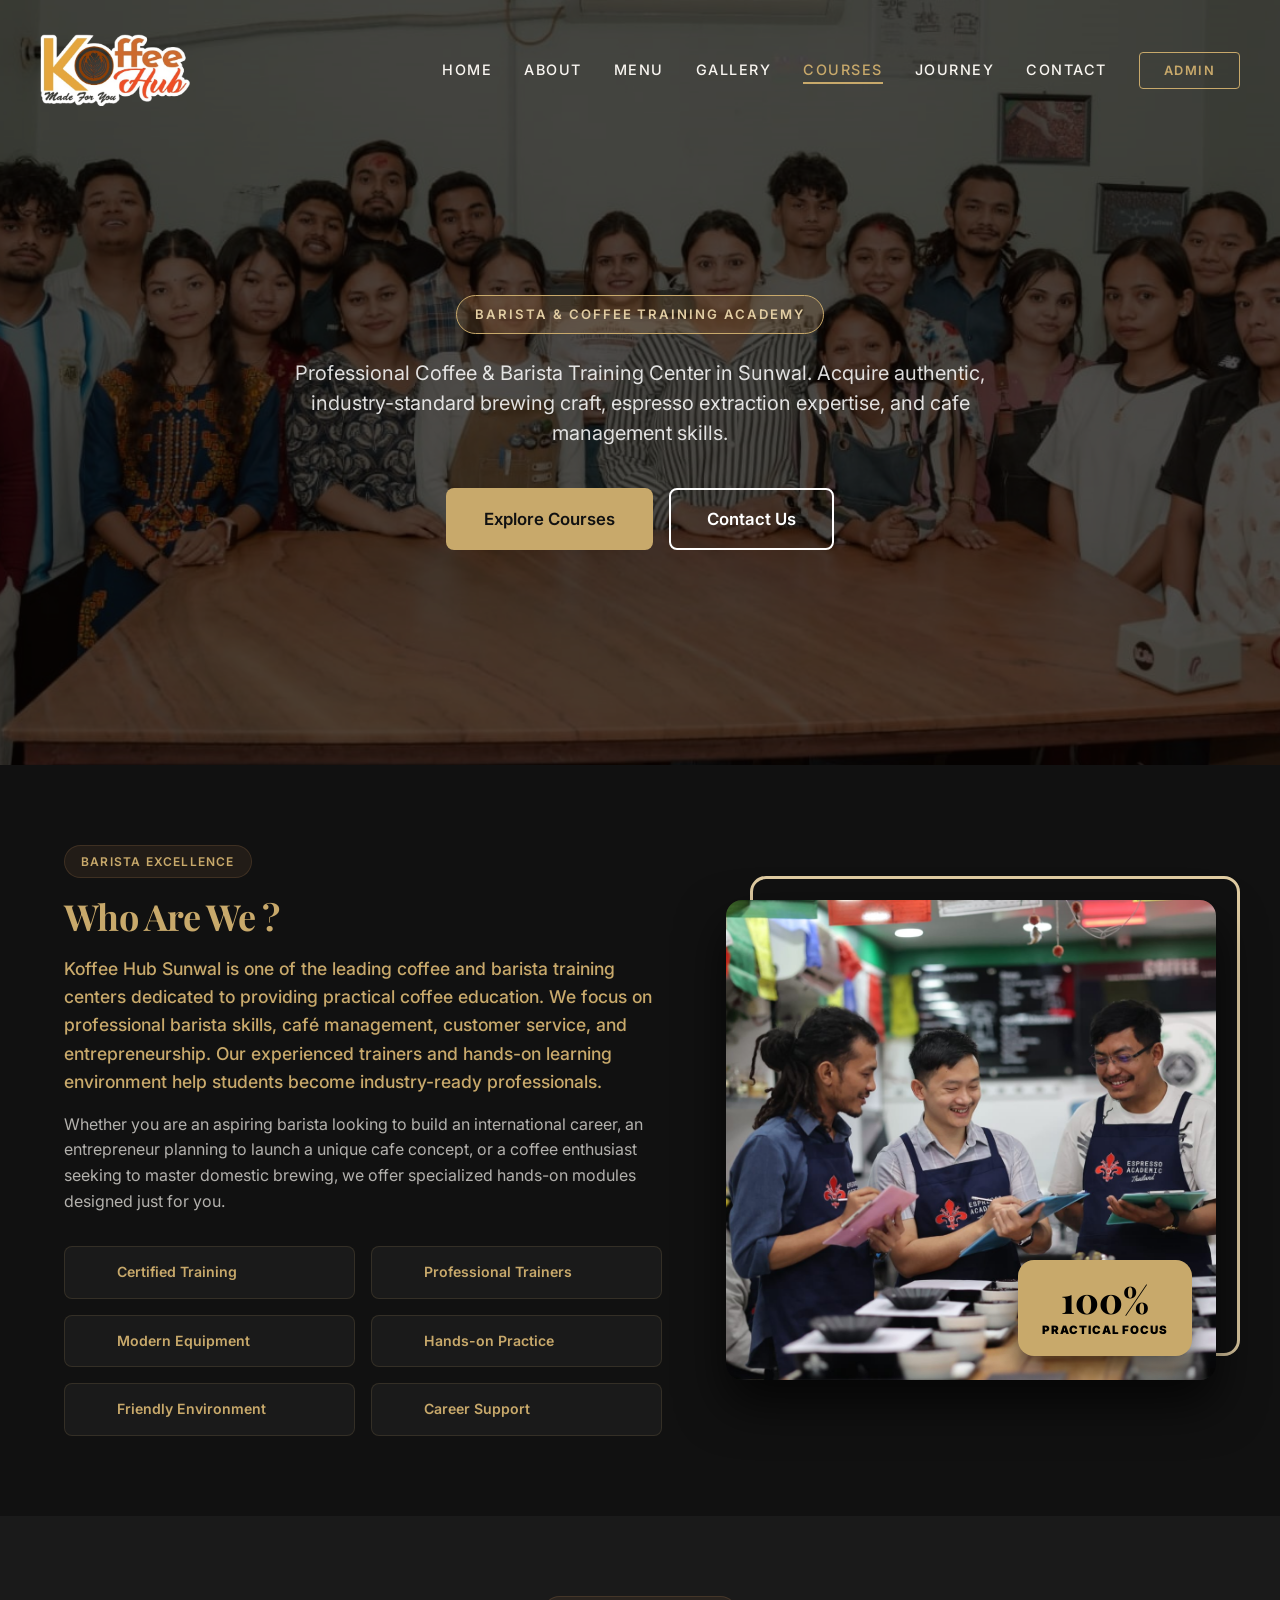
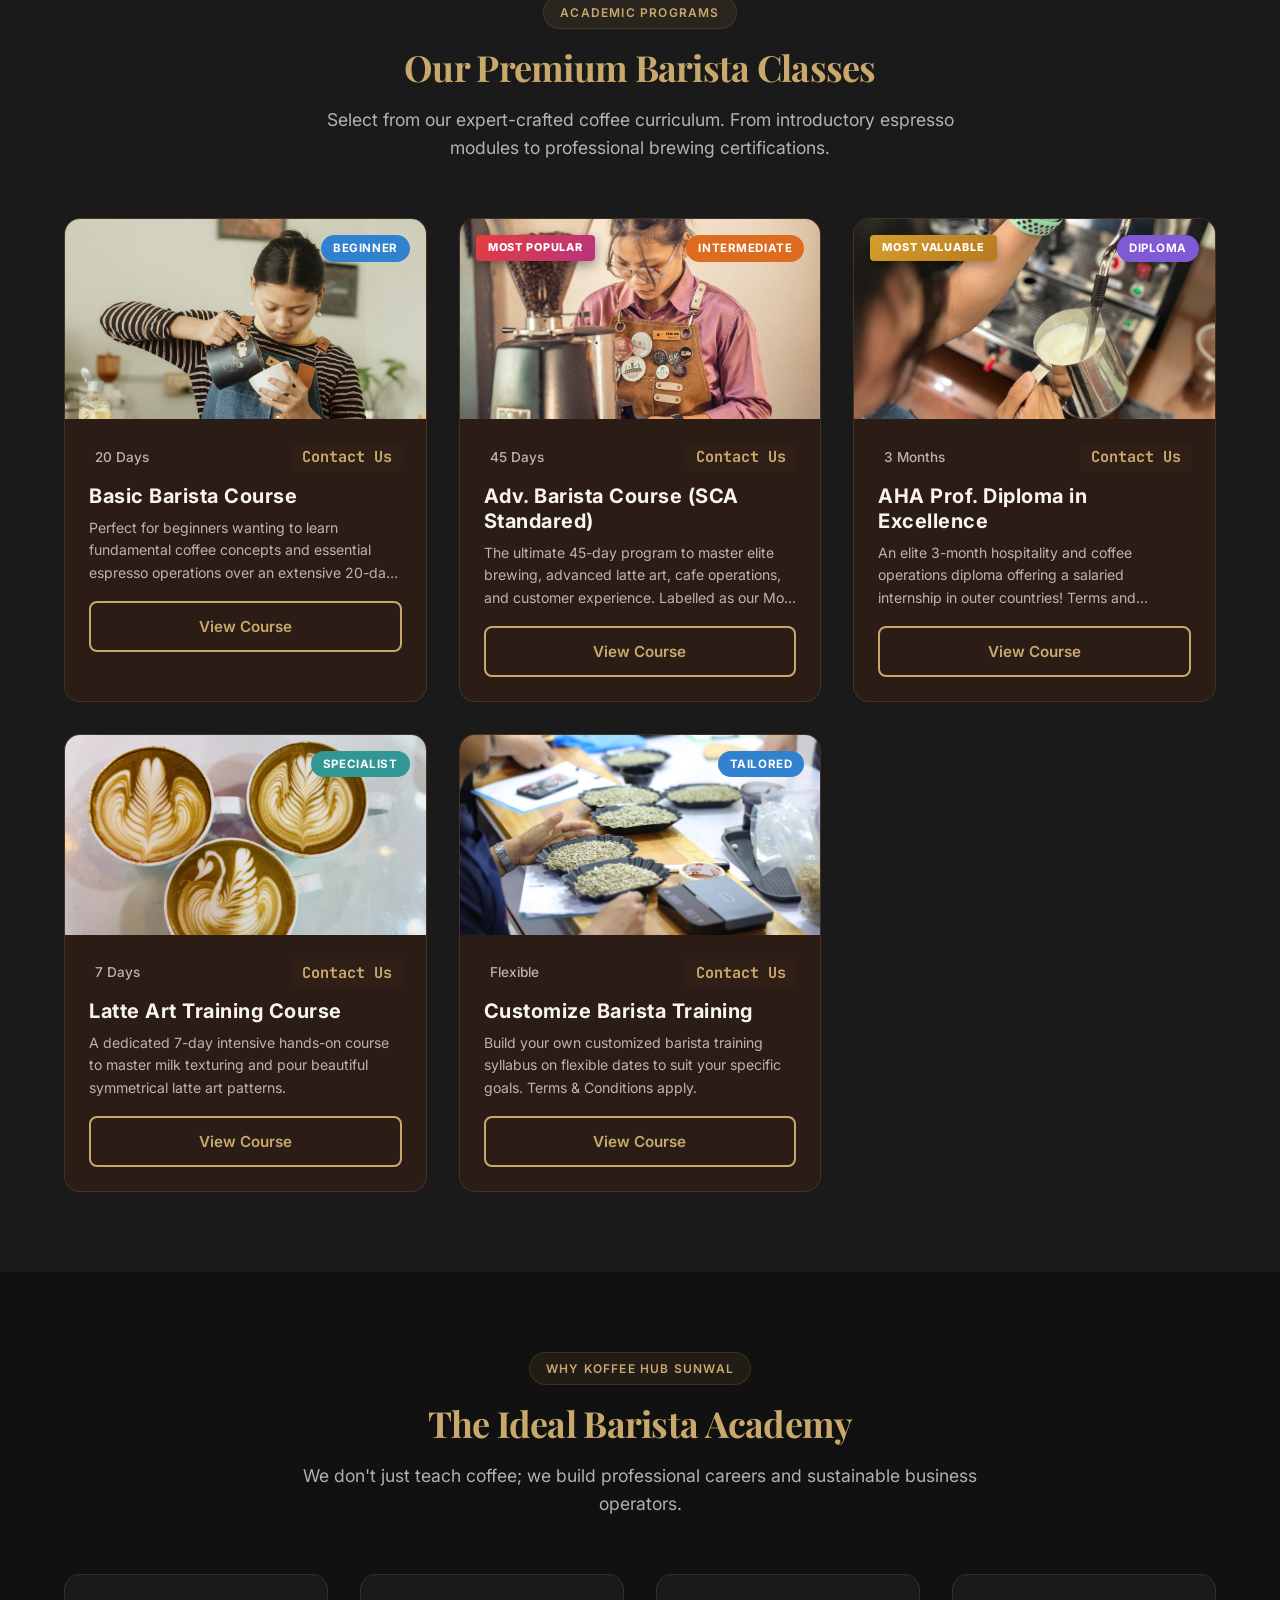
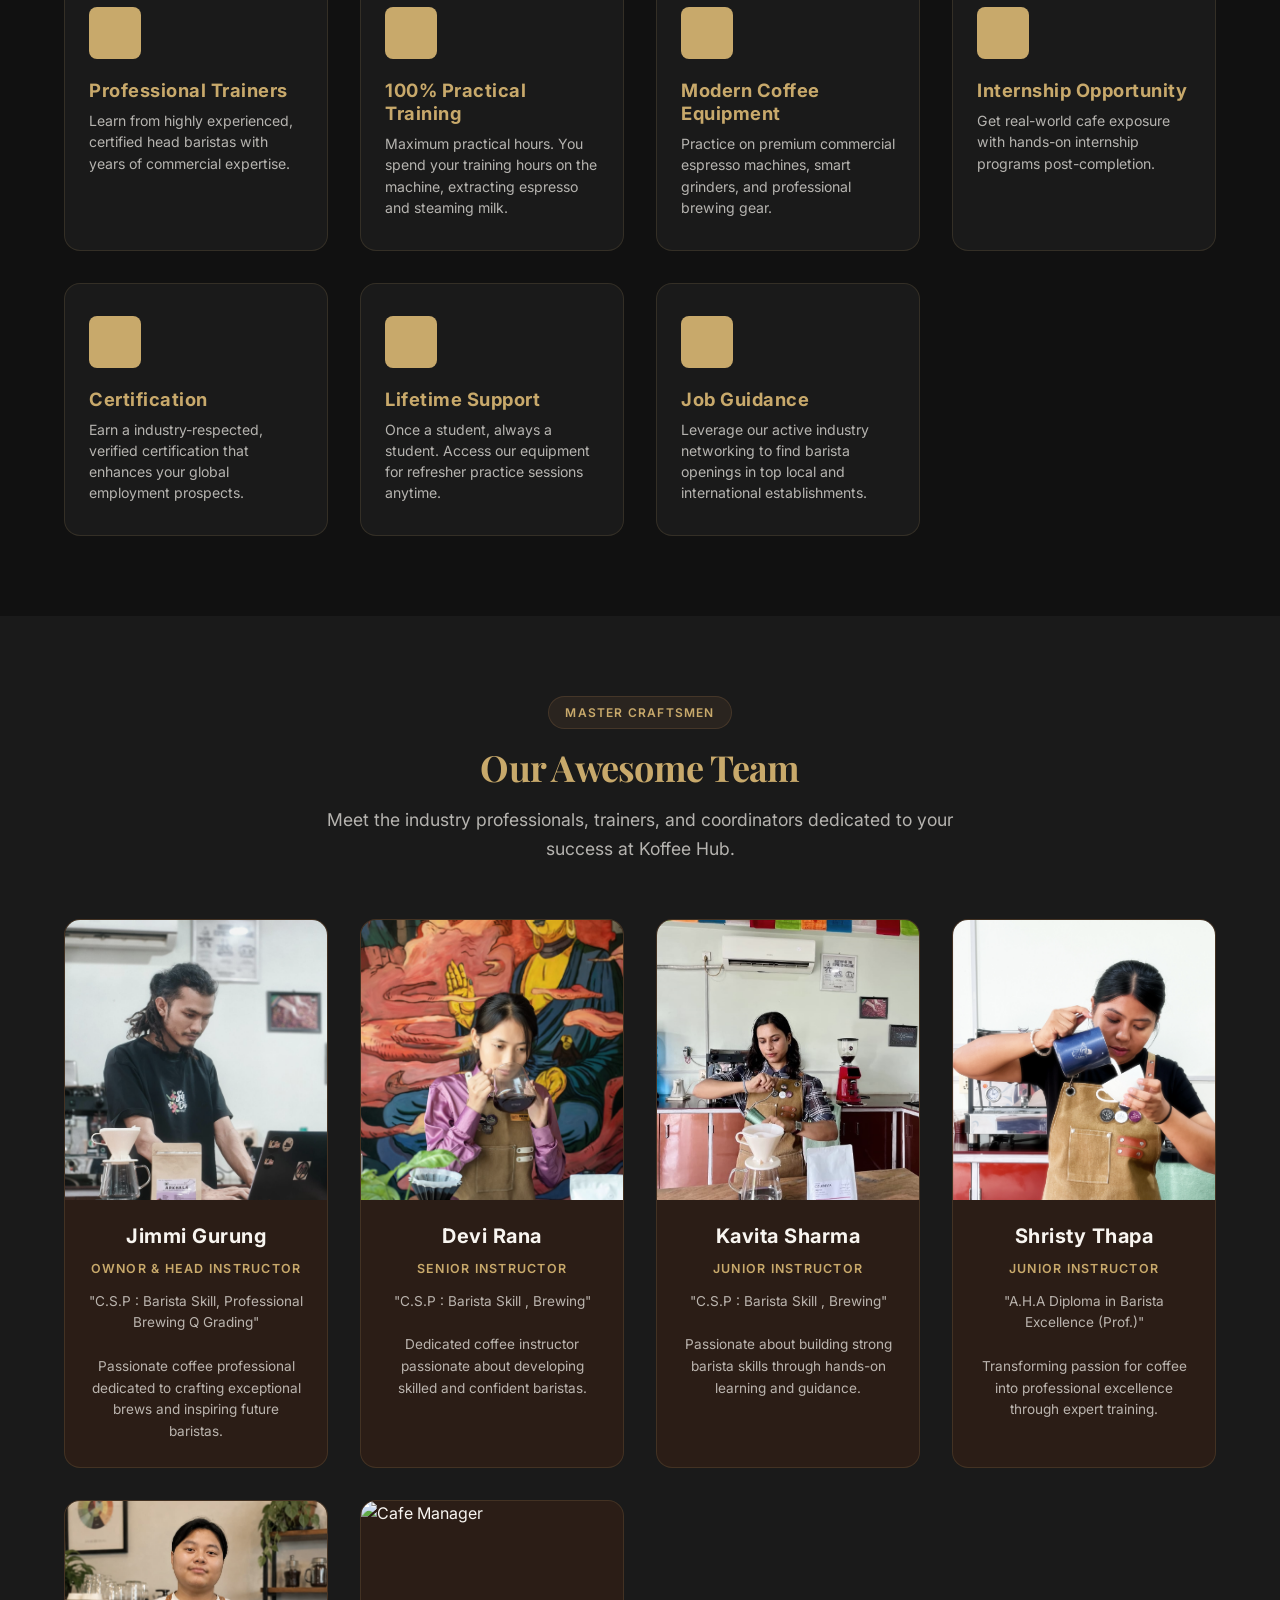
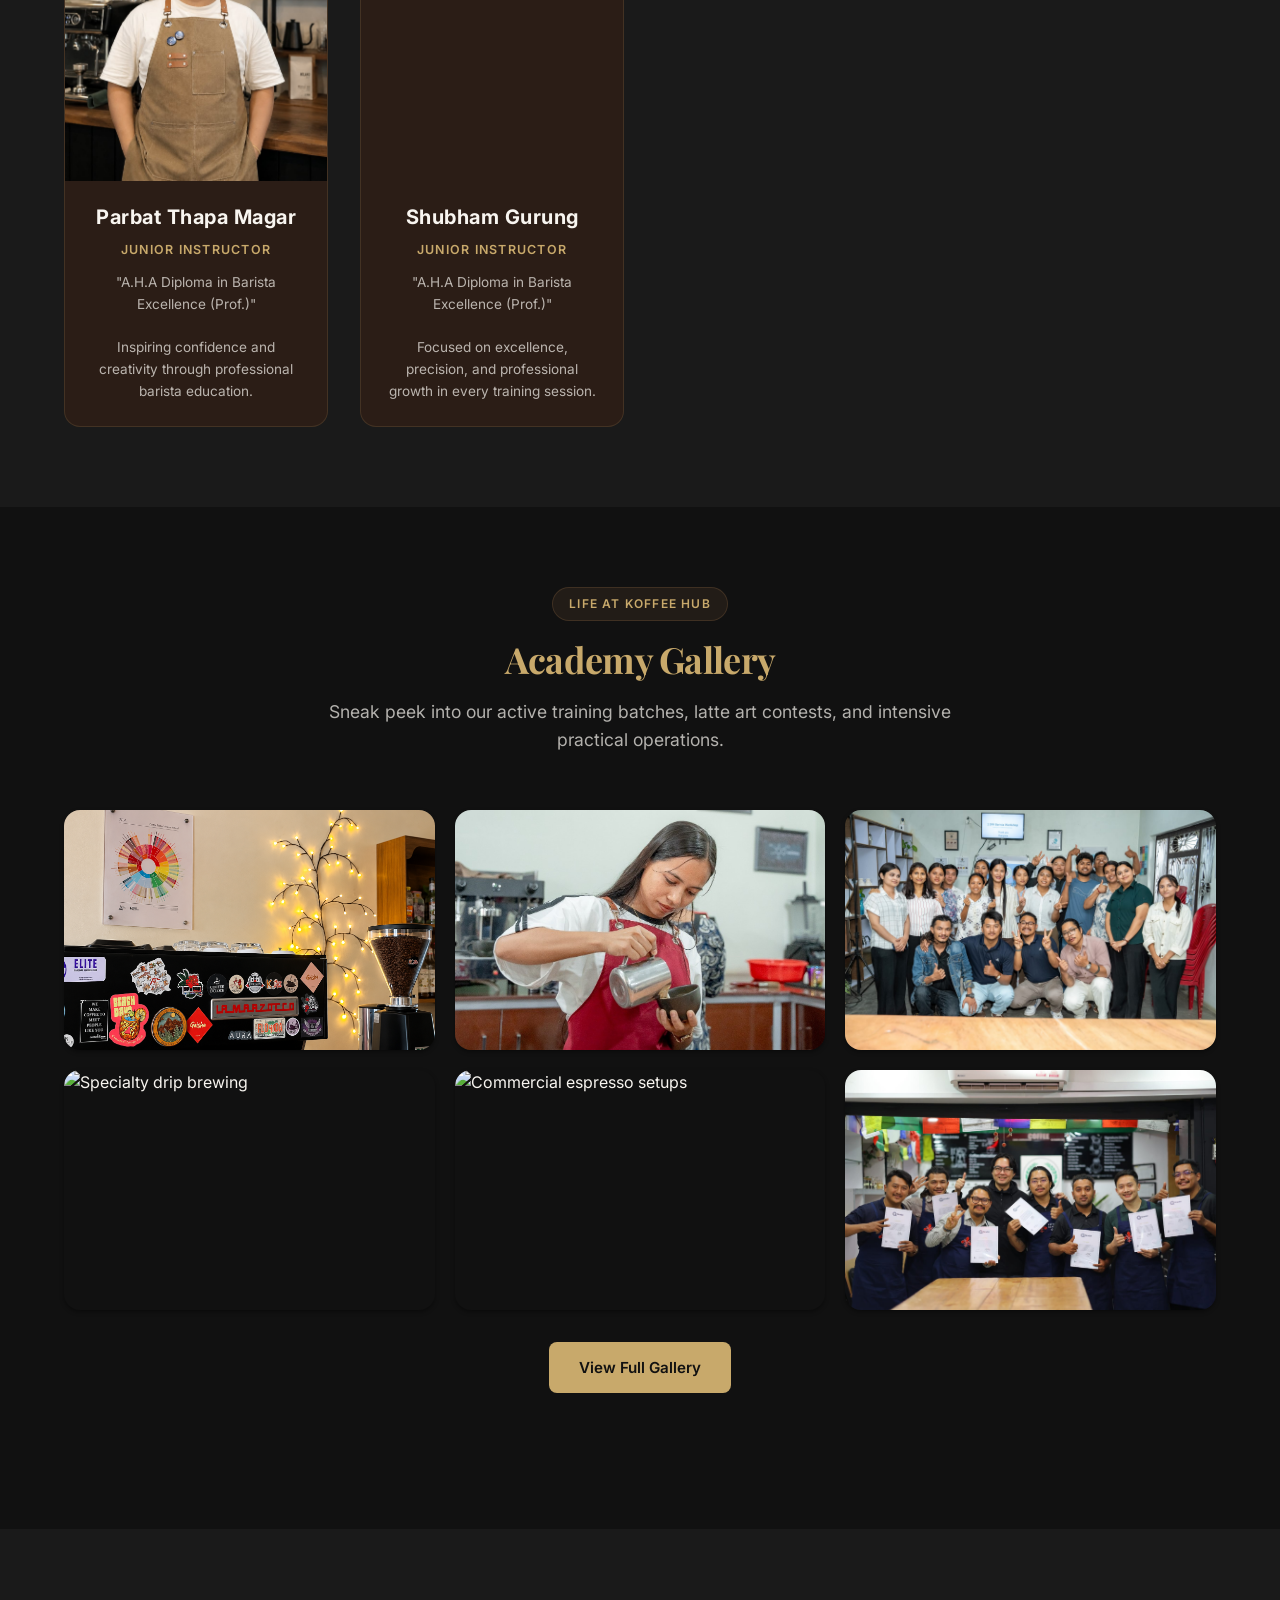
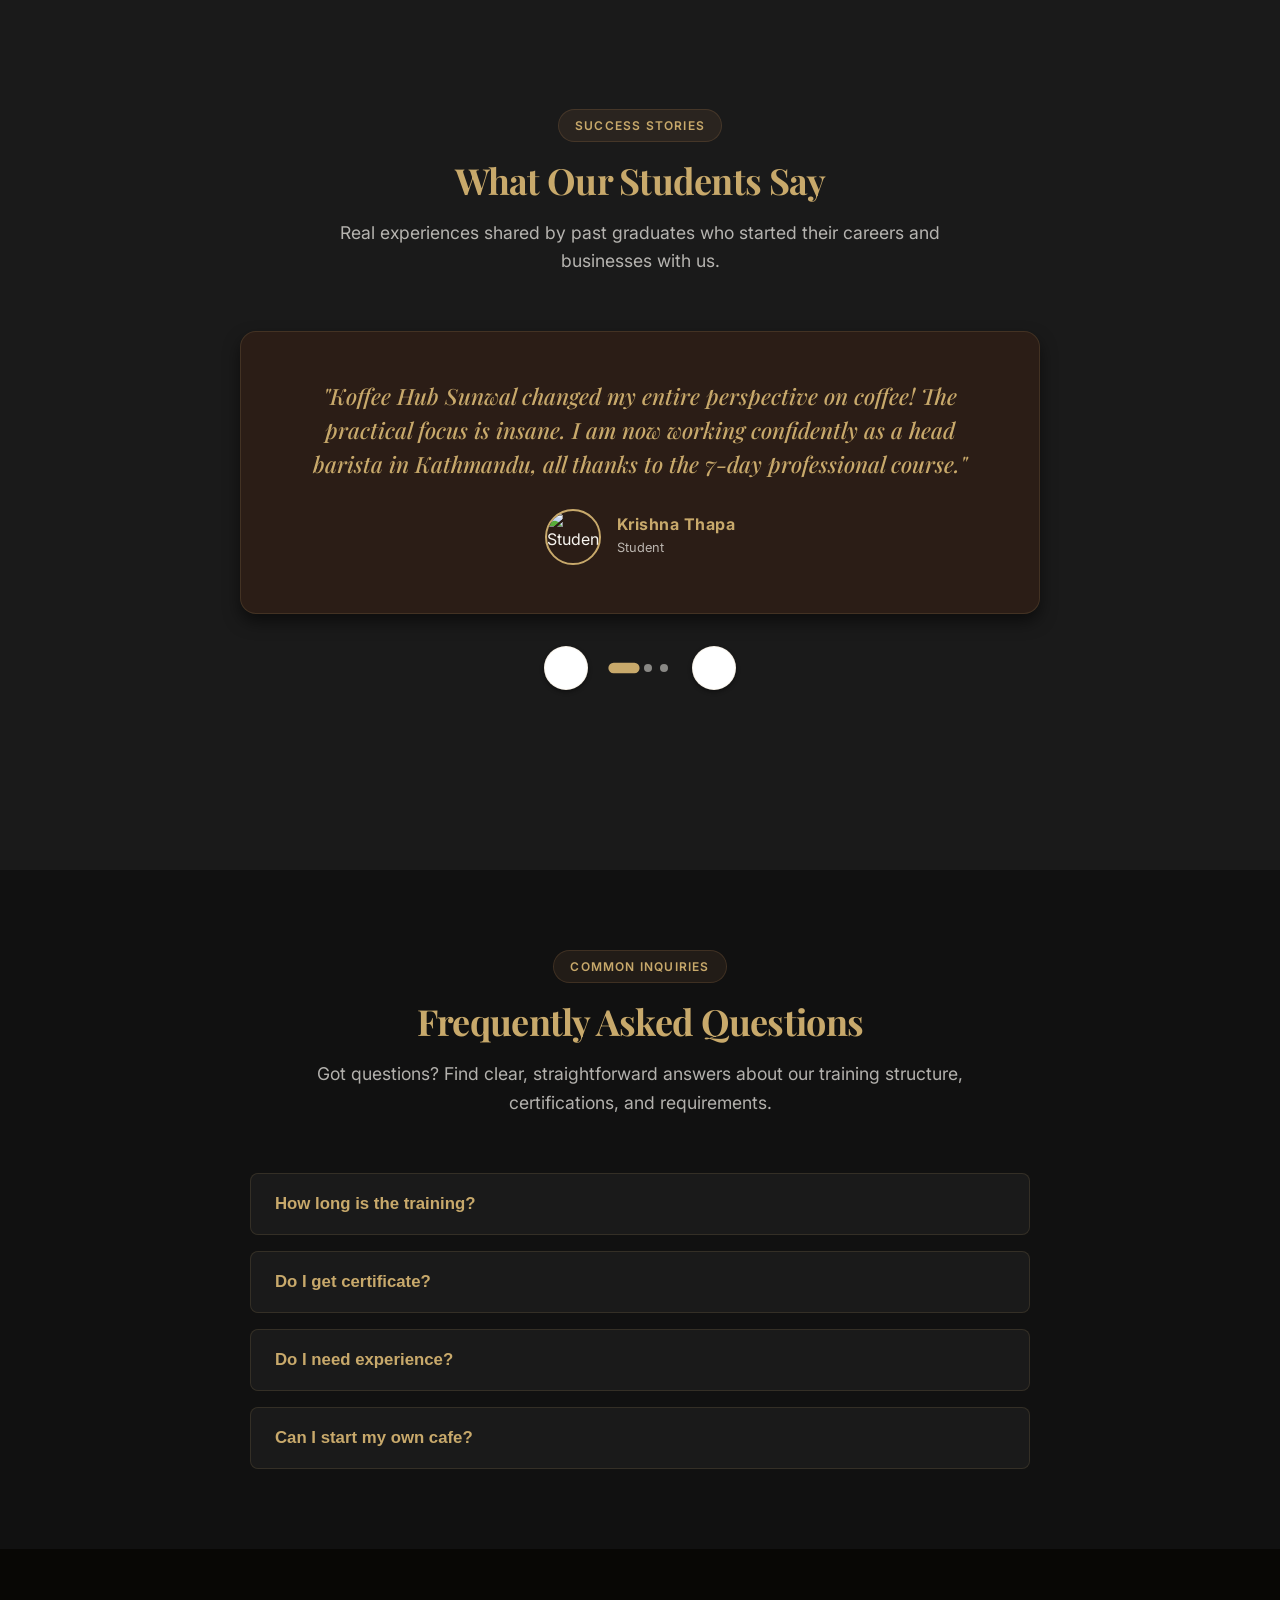
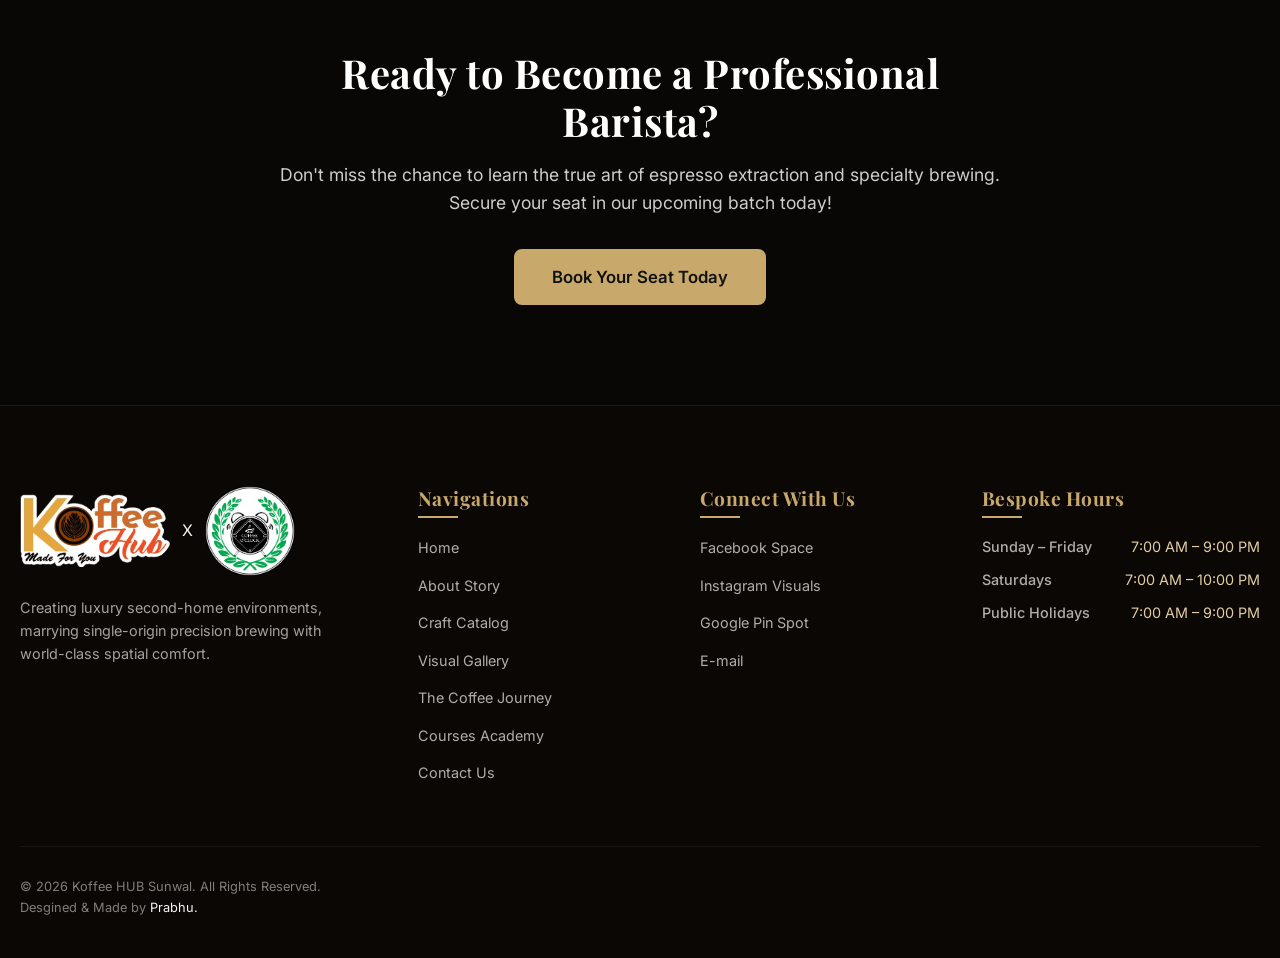
==== courses.html @ 0d03a3f1 "Add files via upload" ====
<!DOCTYPE html>
<html lang="en">
<head>
  <meta charset="UTF-8">
  <meta name="viewport" content="width=device-width, initial-scale=1.0">
  <title>Barista & Coffee Training Courses | Koffee HUB Sunwal</title>
  <!-- Google Fonts: Inter for UI & Playfair Display for Editorial Coffee Elegance -->
  <link rel="preconnect" href="https://fonts.googleapis.com">
  <link rel="preconnect" href="https://fonts.gstatic.com" crossorigin>
  <link href="https://fonts.googleapis.com/css2?family=Inter:wght@300;400;500;600;700&family=Playfair+Display:ital,wght@0,500;0,600;0,700;0,800;1,400&family=JetBrains+Mono:wght@400;500&display=swap" rel="stylesheet">
  <!-- Stylesheets -->
  <link rel="stylesheet" href="/css/style.css">
  <link rel="stylesheet" href="/css/courses.css">
  <link rel="icon" href="/images/icon.svg">
  <script src="https://cdn.jsdelivr.net/npm/@emailjs/browser@4/dist/email.min.js"></script>
</head>
<body>

  <!-- Header / Navigation Bar -->
  <header id="header">
    <nav class="navbar" id="navbar">
      <a href="/index.html" class="nav-brand">
        <img src="/images/logo.png" alt="Koffee HUB Sunwal Logo" class="nav-logo-img">
      </a>
      
      <ul class="nav-menu">
        <li><a href="/index.html" class="nav-link">Home</a></li>
        <li><a href="/about.html" class="nav-link">About</a></li>
        <li><a href="https://koffee-hub-sunwal-212716598723.asia-southeast1.run.app/?table=t-1784112344346" class="nav-link">Menu</a></li>
        <li><a href="/gallery.html" class="nav-link">Gallery</a></li>
        <li><a href="/courses.html" class="nav-link active">Courses</a></li>
        <li><a href="/experience.html" class="nav-link">Journey</a></li>
        <li><a href="/contact.html" class="nav-link">Contact</a></li>
        <li><a href="https://koffee-hub-sunwal-212716598723.asia-southeast1.run.app/" class="nav-cta">Admin</a></li>
      </ul>

      <button class="hamburger" aria-label="Toggle Navigation">
        <span class="bar"></span>
        <span class="bar"></span>
        <span class="bar"></span>
      </button>
    </nav>
  </header>

  <!-- Hero Section -->
  <section class="hero-section" id="home">
    <div class="hero-bg-overlay"></div>
    <div class="hero-content-container">
      <div class="hero-badge fade-in">Barista & Coffee Training Academy</div>
      <p class="hero-subtitle slide-up">Professional Coffee & Barista Training Center in Sunwal. Acquire authentic, industry-standard brewing craft, espresso extraction expertise, and cafe management skills.</p>
      <div class="hero-buttons slide-up">
        <a href="#courses" class="btn btn-primary btn-lg ripple-effect" id="heroBtn1">Explore Courses</a>
        <a href="contact.html" class="btn btn-outline btn-lg ripple-effect" id="heroBtn2">Contact Us</a>
      </div>
    </div>
  </section>

  <!-- About Koffee Hub Sunwal -->
  <section class="about-section" id="about">
    <div class="section-container">
      <div class="grid-2-col">
        <!-- About Text Info -->
        <div class="about-info-panel">
          <span class="section-badge">Barista Excellence</span>
          <h2 class="section-title text-left">Who Are We ? </h2>
          <p class="about-description">
            Koffee Hub Sunwal is one of the leading coffee and barista training centers dedicated to providing practical coffee education. We focus on professional barista skills, café management, customer service, and entrepreneurship. Our experienced trainers and hands-on learning environment help students become industry-ready professionals.
          </p>
          <p class="about-description-secondary">
            Whether you are an aspiring barista looking to build an international career, an entrepreneur planning to launch a unique cafe concept, or a coffee enthusiast seeking to master domestic brewing, we offer specialized hands-on modules designed just for you.
          </p>

          <!-- Highlight Cards Grid -->
          <div class="about-highlights-grid">
            <div class="highlight-mini-card">
              <i data-lucide="award" class="highlight-icon"></i>
              <span class="highlight-label">Certified Training</span>
            </div>
            <div class="highlight-mini-card">
              <i data-lucide="users" class="highlight-icon"></i>
              <span class="highlight-label">Professional Trainers</span>
            </div>
            <div class="highlight-mini-card">
              <i data-lucide="coffee" class="highlight-icon"></i>
              <span class="highlight-label">Modern Equipment</span>
            </div>
            <div class="highlight-mini-card">
              <i data-lucide="zap" class="highlight-icon"></i>
              <span class="highlight-label">Hands-on Practice</span>
            </div>
            <div class="highlight-mini-card">
              <i data-lucide="heart" class="highlight-icon"></i>
              <span class="highlight-label">Friendly Environment</span>
            </div>
            <div class="highlight-mini-card">
              <i data-lucide="briefcase" class="highlight-icon"></i>
              <span class="highlight-label">Career Support</span>
            </div>
          </div>
        </div>

        <!-- About Visual Collage/Video Placeholder -->
        <div class="about-visual-panel">
          <div class="main-visual-wrapper">
            <img src="images/practial.jpg" alt="Barista training at Koffee Hub Sunwal" class="about-main-img">
            <div class="visual-accent-badge">
              <span class="accent-number" id="experienceCount">100%</span>
              <span class="accent-label">Practical Focus</span>
            </div>
          </div>
          <div class="visual-decor-box"></div>
        </div>
      </div>
    </div>
  </section>

  <!-- Our Classes Section -->
  <section class="courses-section" id="courses">
    <div class="section-container">
      <div class="text-center-wrapper">
        <span class="section-badge">Academic Programs</span>
        <h2 class="section-title">Our Premium Barista Classes</h2>
        <p class="section-subtitle">Select from our expert-crafted coffee curriculum. From introductory espresso modules to professional brewing certifications.</p>
      </div>

      <!-- Course Cards Container -->
      <div class="courses-grid" id="coursesGrid">
        
        <!-- Course Card 1: Basic Barista Course -->
        <div class="course-card card-lift" data-course-id="basic-barista">
          <div class="course-image-wrapper">
            <img src="images/lucky.jpg" alt="Basic Barista Course" class="course-img">
            <span class="course-level-badge level-beginner">Beginner</span>
          </div>
          <div class="course-body">
            <div class="course-meta">
              <span class="course-duration"><i data-lucide="calendar"></i> 20 Days</span>
              <span class="course-price-tag">Contact Us</span>
            </div>
            <h3 class="course-name">Basic Barista Course</h3>
            <p class="course-short-desc">Perfect for beginners wanting to learn fundamental coffee concepts and essential espresso operations over an extensive 20-day practical curriculum.</p>
            
            <button class="btn btn-outline-primary btn-full view-course-btn" data-target="basic-barista">View Course</button>
          </div>
        </div>

        <!-- Course Card 2: Advance Barista Course -->
        <div class="course-card card-lift" data-course-id="special-advance-barista">
          <div class="course-image-wrapper">
            <span class="course-sticker-badge sticker-popular">Most Popular</span>
            <img src="images/kazol.jpg" alt="Special Advance Barista Course" class="course-img">
            <span class="course-level-badge level-intermediate">Intermediate</span>
          </div>
          <div class="course-body">
            <div class="course-meta">
              <span class="course-duration"><i data-lucide="calendar"></i> 45 Days</span>
              <span class="course-price-tag">Contact Us</span>
            </div>
            <h3 class="course-name">Adv. Barista Course (SCA Standared)</h3>
            <p class="course-short-desc">The ultimate 45-day program to master elite brewing, advanced latte art, cafe operations, and customer experience. Labelled as our Most Popular choice!</p>
            
            <button class="btn btn-outline-primary btn-full view-course-btn" data-target="special-advance-barista">View Course</button>
          </div>
        </div>

        <!-- Course Card 3: AHA Prof. Diploma in Excellence Course -->
        <div class="course-card card-lift" data-course-id="diploma-excellence">
          <div class="course-image-wrapper">
            <span class="course-sticker-badge sticker-valuable">Most Valuable</span>
            <img src="images/card4.jpg" alt="AHA Prof. Diploma in Excellence Course" class="course-img">
            <span class="course-level-badge level-advanced">Diploma</span>
          </div>
          <div class="course-body">
            <div class="course-meta">
              <span class="course-duration"><i data-lucide="calendar"></i> 3 Months</span>
              <span class="course-price-tag">Contact Us</span>
            </div>
            <h3 class="course-name">AHA Prof. Diploma in Excellence</h3>
            <p class="course-short-desc">An elite 3-month hospitality and coffee operations diploma offering a salaried internship in outer countries! Terms and conditions apply.</p>
            
            <button class="btn btn-outline-primary btn-full view-course-btn" data-target="diploma-excellence">View Course</button>
          </div>
        </div>

        <!-- Course Card 4: Latte Art Training Course -->
        <div class="course-card card-lift" data-course-id="latte-art">
          <div class="course-image-wrapper">
            <img src="images/card2.jpg" alt="Latte Art Training Course" class="course-img">
            <span class="course-level-badge level-expert">Specialist</span>
          </div>
          <div class="course-body">
            <div class="course-meta">
              <span class="course-duration"><i data-lucide="calendar"></i> 7 Days</span>
              <span class="course-price-tag">Contact Us</span>
            </div>
            <h3 class="course-name">Latte Art Training Course</h3>
            <p class="course-short-desc">A dedicated 7-day intensive hands-on course to master milk texturing and pour beautiful symmetrical latte art patterns.</p>
            
            <button class="btn btn-outline-primary btn-full view-course-btn" data-target="latte-art">View Course</button>
          </div>
        </div>

        <!-- Course Card 5: Customize Course Barista Training -->
        <div class="course-card card-lift" data-course-id="customize-barista">
          <div class="course-image-wrapper">
            <img src="images/card5.jpg" class="course-img">
            <span class="course-level-badge level-beginner">Tailored</span>
          </div>
          <div class="course-body">
            <div class="course-meta">
              <span class="course-duration"><i data-lucide="calendar"></i> Flexible</span>
              <span class="course-price-tag">Contact Us</span>
            </div>
            <h3 class="course-name">Customize Barista Training</h3>
            <p class="course-short-desc">Build your own customized barista training syllabus on flexible dates to suit your specific goals. Terms & Conditions apply.</p>
            
            <button class="btn btn-outline-primary btn-full view-course-btn" data-target="customize-barista">View Course</button>
          </div>
        </div>

      </div>
    </div>
  </section>

  <!-- Why Choose Us -->
  <section class="why-us-section" id="why-choose-us">
    <div class="section-container">
      <div class="text-center-wrapper">
        <span class="section-badge">Why Koffee Hub Sunwal</span>
        <h2 class="section-title">The Ideal Barista Academy</h2>
        <p class="section-subtitle">We don't just teach coffee; we build professional careers and sustainable business operators.</p>
      </div>

      <div class="why-us-grid">
        <!-- 1 -->
        <div class="why-card card-lift">
          <div class="why-icon-box">
            <i data-lucide="award"></i>
          </div>
          <h3 class="why-card-title">Professional Trainers</h3>
          <p class="why-card-desc">Learn from highly experienced, certified head baristas with years of commercial expertise.</p>
        </div>
        <!-- 2 -->
        <div class="why-card card-lift">
          <div class="why-icon-box">
            <i data-lucide="layers"></i>
          </div>
          <h3 class="why-card-title">100% Practical Training</h3>
          <p class="why-card-desc">Maximum practical hours. You spend your training hours on the machine, extracting espresso and steaming milk.</p>
        </div>
        <!-- 3 -->
        <div class="why-card card-lift">
          <div class="why-icon-box">
            <i data-lucide="coffee"></i>
          </div>
          <h3 class="why-card-title">Modern Coffee Equipment</h3>
          <p class="why-card-desc">Practice on premium commercial espresso machines, smart grinders, and professional brewing gear.</p>
        </div>
        <!-- 4 -->
        <div class="why-card card-lift">
          <div class="why-icon-box">
            <i data-lucide="user-check"></i>
          </div>
          <h3 class="why-card-title">Internship Opportunity</h3>
          <p class="why-card-desc">Get real-world cafe exposure with hands-on internship programs post-completion.</p>
        </div>
        <!-- 5 -->
        <div class="why-card card-lift">
          <div class="why-icon-box">
            <i data-lucide="shield-check"></i>
          </div>
          <h3 class="why-card-title">Certification</h3>
          <p class="why-card-desc">Earn a industry-respected, verified certification that enhances your global employment prospects.</p>
        </div>
        <!-- 6 -->
        <div class="why-card card-lift">
          <div class="why-icon-box">
            <i data-lucide="clock"></i>
          </div>
          <h3 class="why-card-title">Lifetime Support</h3>
          <p class="why-card-desc">Once a student, always a student. Access our equipment for refresher practice sessions anytime.</p>
        </div>
        <!-- 7 -->
        <div class="why-card card-lift">
          <div class="why-icon-box">
            <i data-lucide="compass"></i>
          </div>
          <h3 class="why-card-title">Job Guidance</h3>
          <p class="why-card-desc">Leverage our active industry networking to find barista openings in top local and international establishments.</p>
        </div>
      </div>
    </div>
  </section>

  <!-- Our Awesome Team -->
  <section class="team-section" id="team">
    <div class="section-container">
      <div class="text-center-wrapper">
        <span class="section-badge">Master Craftsmen</span>
        <h2 class="section-title">Our Awesome Team</h2>
        <p class="section-subtitle">Meet the industry professionals, trainers, and coordinators dedicated to your success at Koffee Hub.</p>
      </div>

      <div class="team-grid">

        <div class="team-card card-lift">
          <div class="team-photo-container">
            <img src="images/jimmi.jpg" alt="Jimmi" class="team-photo">
            <div class="team-social-overlay">
            </div>
          </div>
          <div class="team-details">
            <h3 class="team-name">Jimmi Gurung</h3>
            <span class="team-position">Ownor & Head instructor</span>
            <p class="team-bio">"C.S.P : Barista Skill,  Professional  Brewing Q Grading" 
              <br> <br>
              Passionate coffee professional dedicated to crafting exceptional brews and inspiring future baristas.
            </p>
          </div>
        </div>

        
        <div class="team-card card-lift">
          <div class="team-photo-container">
            <img src="images/juni.jpg" alt="Head Trainer" class="team-photo">
            <div class="team-social-overlay">
            </div>
          </div>
          <div class="team-details">
            <h3 class="team-name">Devi Rana</h3>
            <span class="team-position">Senior Instructor</span>
            <p class="team-bio">"C.S.P : Barista Skill , Brewing" 
              <br> <br>
              Dedicated coffee instructor passionate about developing skilled and confident baristas.
            </p>            
          </div>
        </div>

              
        <div class="team-card card-lift">
          <div class="team-photo-container">
            <img src="images/kabita sharma.jpeg" alt="Cafe Manager" class="team-photo">
            <div class="team-social-overlay">
            </div>
          </div>
          <div class="team-details">
            <h3 class="team-name">Kavita Sharma</h3>
            <span class="team-position">Junior Instructor</span>
            <p class="team-bio">"C.S.P : Barista Skill , Brewing" 
              <br> <br>
              Passionate about building strong barista skills through hands-on learning and guidance.
            </p>
          </div>
        </div>


        <div class="team-card card-lift">
          <div class="team-photo-container">
            <img src="images/sristy.jpeg" alt="Cafe Manager" class="team-photo">
            <div class="team-social-overlay">
            </div>
          </div>
          <div class="team-details">
            <h3 class="team-name">Shristy Thapa</h3>
            <span class="team-position">Junior Instructor</span>
            <p class="team-bio">"A.H.A Diploma in Barista Excellence (Prof.)" 
              <br> <br>
              Transforming passion for coffee into professional excellence through expert training.
            </p>
          </div>
        </div>


        <div class="team-card card-lift">
          <div class="team-photo-container">
            <img src="images/parbat.jpeg" class="team-photo">
            <div class="team-social-overlay">
            </div>
          </div>
          <div class="team-details">
            <h3 class="team-name">Parbat Thapa Magar</h3>
            <span class="team-position">Junior Instructor</span>
            <p class="team-bio">"A.H.A Diploma in Barista Excellence (Prof.)" 
              <br> <br>
              Inspiring confidence and creativity through professional barista education.
            </p>
          </div>
        </div>


        <div class="team-card card-lift">
          <div class="team-photo-container">
            <img src="https://encrypted-tbn0.gstatic.com/images?q=tbn:ANd9GcQgGgepMJkqxpPR21un-cZi1xj8YK_oWsen30wzfAhtf9WH5ZZxXVnFCBA&s=10" alt="Cafe Manager" class="team-photo">
            <div class="team-social-overlay">
            </div>
          </div>
          <div class="team-details">
            <h3 class="team-name">Shubham Gurung</h3>
            <span class="team-position">Junior Instructor</span>
            <p class="team-bio">"A.H.A Diploma in Barista Excellence (Prof.)" 
              <br> <br>
              Focused on excellence, precision, and professional growth in every training session.
            </p>
          </div>
        </div>
      </div>
    </div>
  </section>

  <!-- Gallery Preview -->
  <section class="gallery-section" id="gallery">
    <div class="section-container">
      <div class="text-center-wrapper">
        <span class="section-badge">Life At Koffee Hub</span>
        <h2 class="section-title">Academy Gallery</h2>
        <p class="section-subtitle">Sneak peek into our active training batches, latte art contests, and intensive practical operations.</p>
      </div>

      <!-- Gallery Grid -->
      <div class="gallery-grid">
        <div class="gallery-item-card">
          <img src="images/hero2.png" alt="Espresso extraction practice" class="gallery-img">
        </div>
        <div class="gallery-item-card">
          <img src="images/card1.jpg" alt="Pouring latte art" class="gallery-img">
        </div>
        <div class="gallery-item-card">
          <img src="images/team.jpg" alt="Hands-on training session" class="gallery-img">
        </div>
        <div class="gallery-item-card">
          <img src="https://images.unsplash.com/photo-1495474472287-4d71bcdd2085?auto=format&fit=crop&w=600&q=80" alt="Specialty drip brewing" class="gallery-img">
        </div>
        <div class="gallery-item-card">
          <img src="https://images.unsplash.com/photo-1447933601403-0c6688de566e?auto=format&fit=crop&w=600&q=80" alt="Commercial espresso setups" class="gallery-img">
        </div>
        <div class="gallery-item-card">
          <img src="images/bg.jpg" alt="Fresh coffee roasting basics" class="gallery-img">
        </div>
      </div>

      <div class="text-center-wrapper mt-3">
        <a href="/gallery.html">
          <button class="btn btn-primary" id="galleryViewBtn">View Full Gallery</button>
        </a>
       </div>
    </div>
  </section>

  <!-- Student Testimonials -->
  <section class="testimonials-section" id="testimonials">
    <div class="section-container">
      <div class="text-center-wrapper">
        <span class="section-badge">Success Stories</span>
        <h2 class="section-title">What Our Students Say</h2>
        <p class="section-subtitle">Real experiences shared by past graduates who started their careers and businesses with us.</p>
      </div>

      <!-- Testimonial Slider Wrapper -->
      <div class="slider-wrapper">
        <div class="slider-track" id="testimonialSlider">
          
          <!-- Slide 1 -->
          <div class="testimonial-slide active">
            <div class="testimonial-card">
              <p class="testimonial-text">"Koffee Hub Sunwal changed my entire perspective on coffee! The practical focus is insane. I am now working confidently as a head barista in Kathmandu, all thanks to the 7-day professional course."</p>
              <div class="student-meta">
                <img src="https://scontent.fbwa5-1.fna.fbcdn.net/v/t39.30808-6/616043443_920812826943236_7830665988723384526_n.jpg?stp=dst-jpg_tt6&cstp=mx828x828&ctp=s828x828&_nc_cat=102&_nc_map=urlgen_bucketless&ccb=1-7&_nc_sid=6ee11a&_nc_eui2=AeG2mpy71y83_Gb72EHxCDivWvZ3Yr6FizFa9ndivoWLMXqU6xYarFnXivIX3K31i3yaqUVcMBjWTWrlEVvuktbn&_nc_ohc=II2LY4i6biMQ7kNvwHN1Zdp&_nc_oc=AdraabvcEHCF3OAt--qzXTh5_j91AbC53ZGZ7UYHnW23n825hLsofILlcUrr3LxRy3s&_nc_zt=23&_nc_ht=scontent.fbwa5-1.fna&_nc_gid=ShUudM7U7xxPhmQBVXDS7w&_nc_ss=7b2a8&oh=00_AQD-EgGobCPc6xNWByfAd3PGKH2_-gCl-_DnknPR-qhoYw&oe=6A651868" alt="Student" class="student-avatar">
                <div class="student-details">
                  <h4 class="student-name">Krishna Thapa</h4>
                  <span class="student-course">Student</span>
                </div>
              </div>
            </div>
          </div>

          <!-- Slide 2 -->
          <div class="testimonial-slide">
            <div class="testimonial-card">
              <p class="testimonial-text">"I joined the Cafe Management course with zero hospitality background. The structured curriculum on inventory, costing, and staff handling gave me the ultimate confidence to open my own outlet in Sunwal!"</p>
              <div class="student-meta">
                <img src="images/sristy.jpeg" alt="Student" class="student-avatar">
                <div class="student-details">
                  <h4 class="student-name">Sristy Thapa</h4>
                  <span class="student-course">Student</span>
                </div>
              </div>
            </div>
          </div>

          <!-- Slide 3 -->
          <div class="testimonial-slide">
            <div class="testimonial-card">
              <p class="testimonial-text">"Outstanding instructors! They explain the science behind espresso extraction, milk chemistry, and sensory profiles in a super simple, friendly format. Highly recommended for absolute beginners."</p>
              <div class="student-meta">
                <img src="https://scontent.fbwa5-1.fna.fbcdn.net/v/t39.30808-6/571999450_1339741577940212_8038003043565369243_n.jpg?stp=dst-jpg_tt6&cstp=mx2045x2048&ctp=s2045x2048&_nc_cat=101&_nc_map=urlgen_bucketless&ccb=1-7&_nc_sid=6ee11a&_nc_eui2=AeFtgno8nHuECyNAdDubxrlSQCQTSeO-R91AJBNJ475H3Tjprwynhmj3W1Sl74tQ5HSMNQpZkCEjtom5PadgnEw4&_nc_ohc=ztNEoQNW4XoQ7kNvwGvCM8W&_nc_oc=Adr3Jfh_ZXjEeu4RgQxW-9npNCOSxhaYpVUMxWWw2jobEJPYq1CZ9sTmxDUXiLiCJCM&_nc_zt=23&_nc_ht=scontent.fbwa5-1.fna&_nc_gid=aHbrvAvN62slZc6xeaYywA&_nc_ss=7b2a8&oh=00_AQCu824KtQ36Nnia6bSScldLoWGhyYsLw9MZHYMGjfw8VA&oe=6A6531C9" alt="Student" class="student-avatar">
                <div class="student-details">
                  <h4 class="student-name">Prabhu Mahat Chhetry</h4>
                  <span class="student-course">IT Consultant</span>
                </div>
              </div>
            </div>
          </div>

        </div>

        <!-- Slider Controls -->
        <div class="slider-controls">
          <button class="slider-btn prev" id="sliderPrev" aria-label="Previous slide"><i data-lucide="chevron-left"></i></button>
          <div class="slider-dots" id="sliderDots"></div>
          <button class="slider-btn next" id="sliderNext" aria-label="Next slide"><i data-lucide="chevron-right"></i></button>
        </div>
      </div>
    </div>
  </section>

  <!-- FAQ Section (Accordion) -->
  <section class="faq-section" id="faq">
    <div class="section-container">
      <div class="text-center-wrapper">
        <span class="section-badge">Common Inquiries</span>
        <h2 class="section-title">Frequently Asked Questions</h2>
        <p class="section-subtitle">Got questions? Find clear, straightforward answers about our training structure, certifications, and requirements.</p>
      </div>

      <div class="faq-accordion-container">
        
        <!-- FAQ Item 1 -->
        <div class="faq-item">
          <button class="faq-header" aria-expanded="false">
            <span class="faq-question">How long is the training?</span>
            <span class="faq-toggle-icon"><i data-lucide="chevron-down"></i></span>
          </button>
          <div class="faq-body-wrapper">
            <div class="faq-body-content">
              <p>The training duration depends on the specific course you select. Our Basic Barista Course takes 20 Days, Special Advance Barista Course takes 45 Days, the AHA Prof. Diploma in Excellence takes 3 Months, and Latte Art Training spans 7 Days. We also offer fully customized training dates. Refresher practice hours are lifetime and flexible.</p>
            </div>
          </div>
        </div>

        <!-- FAQ Item 2 -->
        <div class="faq-item">
          <button class="faq-header" aria-expanded="false">
            <span class="faq-question">Do I get certificate?</span>
            <span class="faq-toggle-icon"><i data-lucide="chevron-down"></i></span>
          </button>
          <div class="faq-body-wrapper">
            <div class="faq-body-content">
              <p>Yes, absolutely! Upon successful completion of any of our training modules and passing the practical assessment, you will receive a professionally signed, industry-accepted certificate from Koffee Hub Sunwal. Our certificates are recognized both locally in Nepal and globally.</p>
            </div>
          </div>
        </div>

        <!-- FAQ Item 3 -->
        <div class="faq-item">
          <button class="faq-header" aria-expanded="false">
            <span class="faq-question">Do I need experience?</span>
            <span class="faq-toggle-icon"><i data-lucide="chevron-down"></i></span>
          </button>
          <div class="faq-body-wrapper">
            <div class="faq-body-content">
              <p>No prior culinary, coffee, or hospitality experience is required! Our Basic Barista Course is specifically tailored for absolute beginners. We teach you from scratch—starting from how to handle a portafilter safely to milk pouring fundamentals.</p>
            </div>
          </div>
        </div>

        <!-- FAQ Item 4 -->
        <div class="faq-item">
          <button class="faq-header" aria-expanded="false">
            <span class="faq-question">Can I start my own cafe?</span>
            <span class="faq-toggle-icon"><i data-lucide="chevron-down"></i></span>
          </button>
          <div class="faq-body-wrapper">
            <div class="faq-body-content">
              <p>Yes! Our academic portfolio offers robust preparation for entrepreneurs. Both our Advance Barista Course (45 Days) and our AHA Prof. Diploma in Excellence (3 Months) are designed to provide candidates with essential management foundations, financial calculations, menu planning, stock controls, and restaurant standard guidelines.</p>
            </div>
          </div>
        </div>

      </div>
    </div>
  </section>

  <!-- Call To Action Section -->
  <section class="cta-section">
    <div class="cta-bg-overlay"></div>
    <div class="cta-content-container">
      <h2 class="cta-title">Ready to Become a Professional Barista?</h2>
      <p class="cta-subtitle">Don't miss the chance to learn the true art of espresso extraction and specialty brewing. Secure your seat in our upcoming batch today!</p>
      <button class="btn btn-secondary btn-lg ripple-effect open-booking-btn" data-preset-course="all">Book Your Seat Today</button>
    </div>
  </section>

  <!-- Footer -->
  <footer>
    <div class="footer-layout">
      <!-- Col 1: Brand Info -->
      <div class="footer-col-desc">
        <div class="footer-logo-row">
          <a href="#">
          <img src="/images/logo.png" alt="Koffee HUB Sunwal" class="footer-logo-img">
          </a>
          X 
          <img src="images/coffeoclocklogo.png" alt="Koffee HUB Sunwal" class="footer-logo-img2">
        </div>
        <p class="footer-brand-p">Creating luxury second-home environments, marrying single-origin precision brewing with world-class spatial comfort.</p>
      </div>

      <!-- Col 2: Navigation Links -->
      <div>
        <h3 class="footer-heading">Navigations</h3>
        <ul class="footer-links">
          <li><a href="/index.html">Home</a></li>
          <li><a href="/about.html">About Story</a></li>
          <li><a href="/menu.html">Craft Catalog</a></li>
          <li><a href="/gallery.html">Visual Gallery</a></li>
          <li><a href="/experience.html">The Coffee Journey</a></li>
          <li><a href="/courses.html">Courses Academy</a></li>
          <li><a href="/contact.html">Contact Us</a></li>
        </ul>
      </div>

      <!-- Col 3: Social & Communities -->
      <div>
        <h3 class="footer-heading">Connect With Us</h3>
        <ul class="footer-links">
          <li><a href="https://www.facebook.com/p/Koffee-HUB-Sunwal-100027303412881/" target="_blank">Facebook Space</a></li>
          <li><a href="https://www.instagram.com/koffeehubsunwal/" target="_blank">Instagram Visuals</a></li>
          <li><a href="https://maps.app.goo.gl/vTeox2EkM3HHREE3A" target="_blank">Google Pin Spot</a></li>
          <li><a href="mailto:koffeehub4@gmail.com">E-mail </a></li>
        </ul>
      </div>

      <!-- Col 4: Opening Hours -->
      <div>
        <h3 class="footer-heading">Bespoke Hours</h3>
        <ul class="hours-list">
          <li class="hours-item">
            <span>Sunday – Friday</span>
            <span>7:00 AM – 9:00 PM</span>
          </li>
          <li class="hours-item">
            <span>Saturdays</span>
            <span>7:00 AM – 10:00 PM</span>
          </li>
          <li class="hours-item">
            <span>Public Holidays</span>
            <span>7:00 AM – 9:00 PM</span>
          </li>
        </ul>
      </div>
    </div>

    <!-- Footer Bottom Copyright row -->
    <div class="footer-bottom">
      <div>&copy; 2026 Koffee HUB Sunwal. All Rights Reserved. <br> Desgined & Made by <a target="_blank" href="https://parbhumahatchhetry.com.np" style="text-decoration: none; color: whitesmoke;">Prabhu.</a></div>
    </div>
  </footer>

  <!-- Back to Top Button -->
  <button id="back-to-top" aria-label="Back to top">
    <svg xmlns="http://www.w3.org/2000/svg" width="24" height="24" viewBox="0 0 24 24" fill="none" stroke="currentColor" stroke-width="2" stroke-linecap="round" stroke-linejoin="round"><path d="m18 15-6-6-6 6"/></svg>
  </button>


  <!-- MODAL 1: VIEW COURSE DETAILS (DYNAMIC POPUP) -->
  <div class="modal-overlay" id="viewCourseModal">
    <div class="modal-window modal-lg animate-scale">
      <button class="modal-close-btn" id="closeViewModalBtn" aria-label="Close modal">&times;</button>
      
      <div class="modal-scroll-body" id="viewModalBody">
        <!-- Content will be dynamically populated via courses.js -->
        <div class="modal-skeleton">
          <div class="skeleton-img"></div>
          <div class="skeleton-text"></div>
          <div class="skeleton-text-half"></div>
        </div>
      </div>
    </div>
  </div>


  <!-- MODAL 2: BOOK COURSE FORM -->
  <div class="modal-overlay" id="bookCourseModal">
    <div class="modal-window modal-md animate-scale">
      <button class="modal-close-btn" id="closeBookModalBtn" aria-label="Close modal">&times;</button>
      
      <div class="modal-scroll-body">
        <div class="book-modal-header">
          <span class="book-badge">Reserve Your Seat</span>
          <h3 class="book-modal-title">Book Your Course</h3>
          <p class="book-modal-subtitle">Submit this reservation form, and our training coordinator will contact you within 24 hours to confirm your schedule.</p>
        </div>

        <div class="booking-grid-layout">
          <!-- Form Panel -->
          <form class="booking-form" id="bookingForm" novalidate>
            <div class="form-row-2">
              <div class="form-group">
                <label for="fullName">Full Name <span class="required">*</span></label>
                <div class="input-wrapper">
                  <i data-lucide="user" class="input-icon"></i>
                  <input type="text" id="fullName" class="form-control" placeholder="Ram Bahadur" required>
                </div>
                <div class="error-msg" id="fullNameError">Please enter your full name.</div>
              </div>
              <div class="form-group">
                <label for="phoneNumber">Phone Number <span class="required">*</span></label>
                <div class="input-wrapper">
                  <i data-lucide="phone" class="input-icon"></i>
                  <input type="tel" id="phoneNumber" class="form-control" placeholder="98570XXXXX" required>
                </div>
                <div class="error-msg" id="phoneNumberError">Please enter a valid Nepalese phone number.</div>
              </div>
            </div>

            <div class="form-row-2">
              <div class="form-group">
                <label for="email">Email Address <span class="required">*</span></label>
                <div class="input-wrapper">
                  <i data-lucide="mail" class="input-icon"></i>
                  <input type="email" id="email" class="form-control" placeholder="example@mail.com" required>
                </div>
                <div class="error-msg" id="emailError">Please enter a valid email address.</div>
              </div>
              <div class="form-group">
                <label for="address">Current Address <span class="required">*</span></label>
                <div class="input-wrapper">
                  <i data-lucide="map-pin" class="input-icon"></i>
                  <input type="text" id="address" class="form-control" placeholder="Sunwal-4, Nawalparasi" required>
                </div>
                <div class="error-msg" id="addressError">Please enter your address.</div>
              </div>
            </div>

            
              <div class="form-group">
                <label for="interestedCourse">Interested Course <span class="required">*</span></label>
                <div class="input-wrapper">
                  <i data-lucide="book-open" class="input-icon"></i>
                  <select id="interestedCourse" class="form-control" required>
                    <option value="" disabled selected>-- Select a Course --</option>
                    <option value="basic-barista">Basic Barista Course (20 Days)</option>
                    <option value="special-advance-barista">Adv. Barista Course (SCA Standared)</option>
                    <option value="diploma-excellence">AHA Prof. Diploma in Excellence (3 Months)</option>
                    <option value="latte-art">Latte Art Training Course (7 Days)</option>
                    <option value="customize-barista">Customize Barista Training (Flexible / Custom)</option>
                  </select>
                </div>
                <div class="error-msg" id="courseError">Please select a course.</div>
              </div>
            

            <div class="form-group">
              <label for="userMessage">Additional Message / Special Request</label>
              <div class="input-wrapper">
                <textarea id="userMessage" class="form-control text-area" rows="3" placeholder="Tell us about your background or custom batch requests..."></textarea>
              </div>
            </div>

            <div class="form-buttons">
              <button type="submit" class="btn btn-primary" id="submitBookingBtn">Submit Booking</button>
              <button type="reset" class="btn btn-ghost" id="resetBookingBtn">Reset Form</button>
            </div>
          </form>

          <!-- Contact Details and Info inside Booking Modal -->
          <div class="booking-contact-info">
            <h4 class="info-sidebar-title">Contact Information</h4>
            
            <div class="info-sidebar-item">
              <i data-lucide="phone"></i>
              <div>
                <h5>Phone Queries</h5>
                <p>+977-9743498077</p>
              </div>
            </div>

            <div class="info-sidebar-item">
              <i data-lucide="mail"></i>
              <div>
                <h5>Email Support</h5>
                <p>koffeehub4@gmail.com</p>
              </div>
            </div>

            <div class="info-sidebar-item">
              <i data-lucide="map-pin"></i>
              <div>
                <h5>Physical Academy</h5>
                <p>Sunwal 1, Nawalparasi (Near Radio Sunwal)</p>
              </div>
            </div>

            <div class="info-sidebar-item">
              <i data-lucide="clock"></i>
              <div>
                <h5>Business Hours</h5>
                <p>Sun - Fri: 7:00 AM - 6:00 PM</p>
              </div>
            </div>
          </div>
        </div>
      </div>
    </div>
  </div>


  <!-- MODAL 3: SUCCESS FEEDBACK -->
  <div class="modal-overlay" id="successModal">
    <div class="modal-window modal-sm text-center p-3 animate-scale">
      <div class="success-icon-badge">
        <i data-lucide="check-circle" class="success-icon"></i>
      </div>
      <h3 class="success-modal-title mt-2">Seat Reserved Successfully!</h3>
      <p class="success-modal-desc mt-1">Thank you for booking with Koffee Hub Sunwal. Our coordinator has received your request and will contact you via phone or email within 24 hours.</p>
      
      <div class="booking-summary-box mt-2 text-left" id="bookingSummaryBox">
        <!-- populated dynamically via courses.js -->
      </div>

      <button class="btn btn-primary mt-2" id="closeSuccessModalBtn">Got it, Thanks!</button>
    </div>
  </div>

  <!-- Lucide CDN Script -->
  <script src="https://unpkg.com/lucide@latest"></script>
  <!-- Global & Local Scripts -->
  <script type="module" src="/js/script.js" defer></script>
  <script type="module" src="/js/courses.js" defer></script>
</body>
</html>
---- css/style.css ----
img{
  loading="eager"
}

@import url('https://fonts.googleapis.com/css2?family=Playfair+Display:ital,wght@0,400..900;1,400..900&family=Poppins:ital,wght@0,300;0,400;0,500;0,600;0,700;1,400&display=swap');

:root {
  --primary-espresso: #2B1D16;
  --dark-coffee: #3A261C;
  --cream-white: #F8F5F0;
  --matte-black: #111111;
  --matte-gray: #1a1a1a;
  --luxury-gold: #C8A96B;
  --gold-dark: #9F824A;
  --gold-light: #E1CDA3;
  --gold-glow: rgba(200, 169, 107, 0.35);
  
  --font-serif: "Playfair Display", Georgia, serif;
  --font-sans: "Poppins", Arial, sans-serif;
  
  --transition-smooth: all 0.4s cubic-bezier(0.25, 1, 0.5, 1);
  --transition-fast: all 0.2s ease;
}

/* Base Styles & Resets */
* {
  box-sizing: border-box;
  margin: 0;
  padding: 0;
}

html {
  scroll-behavior: smooth;
  scroll-padding-top: 80px;
}

body {
  font-family: var(--font-sans);
  background-color: var(--matte-black);
  color: var(--cream-white);
  line-height: 1.6;
  overflow-x: hidden;
}

/* Root Custom Scrollbar */
::-webkit-scrollbar {
  width: 8px;
}
::-webkit-scrollbar-track {
  background: var(--matte-black);
}
::-webkit-scrollbar-thumb {
  background: var(--primary-espresso);
  border: 2px solid var(--matte-black);
  border-radius: 4px;
}
::-webkit-scrollbar-thumb:hover {
  background: var(--luxury-gold);
}

/* Typography Helpers */
h1, h2, h3, h4, h5, h6 {
  font-family: var(--font-serif);
  font-weight: 600;
  letter-spacing: 0.5px;
}

.text-gold {
  color: var(--luxury-gold);
}

.font-serif {
  font-family: var(--font-serif);
}

.font-sans {
  font-family: var(--font-sans);
}

.letter-spacing-wide {
  letter-spacing: 2px;
}

/* --- cinematic loading screen --- */
#loading-screen {
  position: fixed;
  top: 0;
  left: 0;
  width: 100vw;
  height: 100vh;
  background-color: var(--matte-black);
  display: flex;
  flex-direction: column;
  justify-content: center;
  align-items: center;
  z-index: 9999;
  transition: opacity 1s cubic-bezier(0.25, 1, 0.5, 1), visibility 1s;
  overflow: hidden;
  padding: 20px;
}

#loading-screen.fade-out {
  opacity: 0;
  visibility: hidden;
  pointer-events: none;
}
 
/* --- High-Speed Coffee Bean Spreading Loader --- */
.beans-scatter-container {
  position: relative;
  width: 300px;
  height: 300px;
  display: flex;
  justify-content: center;
  align-items: center;
}

.loader-center-logo {
  position: absolute;
  max-width: 140px;
  max-height: 120px;
    animation: fadeInLogo 0.8s cubic-bezier(0.16, 1, 0.3, 1) forwards;
  z-index: 10;
  display: flex;
  justify-content: center;
  align-items: center;
  background-color: transparent;
  padding: 0;
}

.loader-logo-flat {
  max-width: 140px;
  height: auto;
  object-fit: contain;
}

.scatter-bean {
  position: absolute;
  width: 28px;
  height: 38px;
  background: radial-gradient(circle at 35% 35%, #5c3c2b, #2b1d16 85%);
  border-radius: 50% 50% 50% 50% / 60% 60% 40% 40%;
  box-shadow: inset -2px -2px 6px rgba(0,0,0,0.6), 0 4px 10px rgba(0,0,0,0.5);
  opacity: 0;
}

.scatter-bean::after {
  content: '';
  position: absolute;
  top: 0;
  left: 50%;
  width: 1.5px;
  height: 100%;
  background: var(--luxury-gold);
  transform: translateX(-50%) rotate(4deg);
  border-radius: 50%;
  opacity: 0.6;
}

@keyframes fadeInLogo {
  0% { transform: scale(0.4); opacity: 0; }
  100% { transform: scale(1); opacity: 1; }
}

/* Individual bean animations - spreading outward elegantly */
.bean-1 { animation: spreadBean1 1.2s cubic-bezier(0.16, 1, 0.3, 1) forwards; }
.bean-2 { animation: spreadBean2 1.2s cubic-bezier(0.16, 1, 0.3, 1) forwards; }
.bean-3 { animation: spreadBean3 1.2s cubic-bezier(0.16, 1, 0.3, 1) forwards; }
.bean-4 { animation: spreadBean4 1.2s cubic-bezier(0.16, 1, 0.3, 1) forwards; }
.bean-5 { animation: spreadBean5 1.2s cubic-bezier(0.16, 1, 0.3, 1) forwards; }
.bean-6 { animation: spreadBean6 1.2s cubic-bezier(0.16, 1, 0.3, 1) forwards; }
.bean-7 { animation: spreadBean7 1.2s cubic-bezier(0.16, 1, 0.3, 1) forwards; }
.bean-8 { animation: spreadBean8 1.2s cubic-bezier(0.16, 1, 0.3, 1) forwards; }

@keyframes spreadBean1 {
  0% { transform: translate(0, 0) rotate(0deg) scale(0); opacity: 0; }
  20% { opacity: 1; }
  100% { transform: translate(-80px, -80px) rotate(-45deg) scale(1); opacity: 1; }
}
@keyframes spreadBean2 {
  0% { transform: translate(0, 0) rotate(0deg) scale(0); opacity: 0; }
  20% { opacity: 1; }
  100% { transform: translate(80px, -70px) rotate(35deg) scale(0.9); opacity: 1; }
}
@keyframes spreadBean3 {
  0% { transform: translate(0, 0) rotate(0deg) scale(0); opacity: 0; }
  20% { opacity: 1; }
  100% { transform: translate(-95px, 20px) rotate(-85deg) scale(1.1); opacity: 1; }
}
@keyframes spreadBean4 {
  0% { transform: translate(0, 0) rotate(0deg) scale(0); opacity: 0; }
  20% { opacity: 1; }
  100% { transform: translate(90px, 30px) rotate(60deg) scale(0.85); opacity: 1; }
}
@keyframes spreadBean5 {
  0% { transform: translate(0, 0) rotate(0deg) scale(0); opacity: 0; }
  20% { opacity: 1; }
  100% { transform: translate(-30px, 90px) rotate(15deg) scale(1.05); opacity: 1; }
}
@keyframes spreadBean6 {
  0% { transform: translate(0, 0) rotate(0deg) scale(0); opacity: 0; }
  20% { opacity: 1; }
  100% { transform: translate(35px, -100px) rotate(-20deg) scale(0.95); opacity: 1; }
}
@keyframes spreadBean7 {
  0% { transform: translate(0, 0) rotate(0deg) scale(0); opacity: 0; }
  20% { opacity: 1; }
  100% { transform: translate(-70px, -20px) rotate(110deg) scale(0.9); opacity: 1; }
}
@keyframes spreadBean8 {
  0% { transform: translate(0, 0) rotate(0deg) scale(0); opacity: 0; }
  20% { opacity: 1; }
  100% { transform: translate(65px, 80px) rotate(-135deg) scale(1); opacity: 1; }
}

/* Fast text subtitle */
.loader-subtitle {
  margin-top: 20px;
  font-family: var(--font-serif);
  font-size: 1.1rem;
  letter-spacing: 3px;
  color: var(--luxury-gold);
  text-transform: uppercase;
  opacity: 0;
  animation: animateTextFast 1s ease-out 0.3s forwards;
}

@keyframes animateTextFast {
  0% { opacity: 0; transform: translateY(10px); }
  100% { opacity: 0.9; transform: translateY(0); }
}

/* --- header / navigation bar --- */
header {
  position: fixed;
  top: 0;
  left: 0;
  width: 100%;
  z-index: 1000;
  transition: var(--transition-smooth);
}

.navbar {
  max-width: 1400px;
  margin: 0 auto;
  padding: 20px 40px;
  display: flex;
  justify-content: space-between;
  align-items: center;
  transition: var(--transition-smooth);
}

header.scrolled {
  background: rgba(17, 17, 17, 0.95);
  backdrop-filter: blur(12px);
  -webkit-backdrop-filter: blur(12px);
  box-shadow: 0 10px 30px rgba(0, 0, 0, 0.5);
  border-bottom: 1px solid rgba(200, 169, 107, 0.15);
}

header.scrolled .navbar {
  padding: 12px 40px;
}

.nav-brand {
  display: flex;
  align-items: center;
  gap: 12px;
  text-decoration: none;
}

.nav-logo-img {
  height: 100px;
  max-width: 150px;
  object-fit: contain;
  transition: var(--transition-smooth);
}

header.scrolled .nav-logo-img {
  height: 60px;
  width: auto;
}

.nav-brand-text {
  font-family: var(--font-serif);
  font-size: 1.4rem;
  color: var(--cream-white);
  font-weight: 700;
  letter-spacing: 1px;
}

.nav-brand-text span {
  color: var(--luxury-gold);
}

/* Nav Links */
.nav-menu {
  display: flex;
  list-style: none;
  gap: 32px;
  align-items: center;
}

.nav-link {
  text-decoration: none;
  color: var(--cream-white);
  font-size: 0.9rem;
  font-weight: 500;
  text-transform: uppercase;
  letter-spacing: 1.5px;
  position: relative;
  transition: var(--transition-fast);
  padding: 6px 0;
}

.nav-link:hover {
  color: var(--luxury-gold);
}

.nav-link::after {
  content: '';
  position: absolute;
  bottom: 0;
  left: 0;
  width: 0;
  height: 2px;
  background-color: var(--luxury-gold);
  transition: var(--transition-smooth);
}

.nav-link:hover::after,
.nav-link.active::after {
  width: 100%;
}

.nav-link.active {
  color: var(--luxury-gold);
}

/* Glass Book Table button in Nav */
.nav-cta {
  background: transparent;
  color: var(--luxury-gold);
  border: 1px solid var(--luxury-gold);
  padding: 10px 24px;
  text-decoration: none;
  border-radius: 4px;
  text-transform: uppercase;
  font-size: 0.8rem;
  letter-spacing: 1.5px;
  font-weight: 600;
  transition: var(--transition-smooth);
}

.nav-cta:hover {
  background: var(--luxury-gold);
  color: var(--matte-black);
  box-shadow: 0 4px 15px var(--gold-glow);
}

/* Hamburger Menu Icon */
.hamburger {
  display: none;
  cursor: pointer;
  background: transparent;
  border: none;
  outline: none;
}

.bar {
  display: block;
  width: 25px;
  height: 2px;
  margin: 5px auto;
  background-color: var(--cream-white);
  transition: var(--transition-smooth);
}

/* --- HERO SECTION --- */
.hero-sec {
  position: relative;
  width: 100%;
  height: 100vh;
  display: flex;
  align-items: center;
  justify-content: center;
  overflow: hidden;
}

/* Parallax zoom effect for hero background */
.hero-bg-wrapper {
  position: absolute;
  top: 0;
  left: 0;
  width: 100%;
  height: 100%;
  z-index: 1;
}

.hero-bg-img {
  width: 100%;
  height: 100%;
  object-fit: cover;
  transform: scale(1.05);
  filter: brightness(0.35);
  animation: bgPulse 20s infinite alternate ease-in-out;
}

@keyframes bgPulse {
  0% { transform: scale(1.05) translate(0px, 0px); }
  100% { transform: scale(1.15) translate(-10px, -5px); }
}

.hero-overlay {
  position: absolute;
  top: 0;
  left: 0;
  width: 100%;
  height: 100%;
  background: radial-gradient(circle at center, transparent 30%, var(--matte-black) 90%);
  z-index: 2;
}

.hero-content {
  position: relative;
  z-index: 3;
  text-align: center;
  max-width: 900px;
  padding: 0 20px;
  display: flex;
  flex-direction: column;
  align-items: center;
}

.hero-mini-title {
  font-size: 0.95rem;
  letter-spacing: 8px;
  text-transform: uppercase;
  color: var(--luxury-gold);
  margin-bottom: 20px;
  display: inline-block;
  opacity: 0;
  transform: translateY(20px);
  animation: revealUp 1s cubic-bezier(0.25, 1, 0.5, 1) forwards;
}

.hero-main-title {
  font-family: var(--font-serif);
  font-size: clamp(3rem, 7vw, 5.5rem);
  font-weight: 700;
  line-height: 1.1;
  color: var(--cream-white);
  margin-bottom: 25px;
  text-transform: uppercase;
  opacity: 0;
  transform: translateY(30px);
  animation: revealUp 1s cubic-bezier(0.25, 1, 0.5, 1) 0.3s forwards;
}

.hero-main-title span {
  display: block;
  font-size: clamp(1.5rem, 4vw, 2.5rem);
  font-family: var(--font-sans);
  font-weight: 300;
  letter-spacing: 4px;
  color: var(--gold-light);
  text-transform: none;
  margin-top: 10px;
}

.hero-desc {
  font-size: clamp(1rem, 1.5vw, 1.15rem);
  color: rgba(248, 245, 240, 0.85);
  max-width: 650px;
  margin-bottom: 40px;
  opacity: 0;
  transform: translateY(20px);
  animation: revealUp 1s cubic-bezier(0.25, 1, 0.5, 1) 0.6s forwards;
}

/* Action Buttons */
.hero-btn-group {
  display: flex;
  gap: 20px;
  opacity: 0;
  transform: translateY(20px);
  animation: revealUp 1s cubic-bezier(0.25, 1, 0.5, 1) 0.9s forwards;
}

.btn-premium {
  padding: 16px 36px;
  font-size: 0.85rem;
  font-weight: 600;
  text-transform: uppercase;
  letter-spacing: 2px;
  border-radius: 4px;
  cursor: pointer;
  transition: var(--transition-smooth);
  text-decoration: none;
  display: inline-block;
}

.btn-gold {
  background: linear-gradient(135deg, var(--luxury-gold), var(--gold-dark));
  color: var(--matte-black);
  border: none;
}

.btn-gold:hover {
  transform: translateY(-3px);
  box-shadow: 0 10px 25px var(--gold-glow);
}

.btn-outline {
  background: transparent;
  color: var(--cream-white);
  border: 1px solid rgba(248, 245, 240, 0.3);
}

.btn-outline:hover {
  background: rgba(248, 245, 240, 0.05);
  border-color: var(--luxury-gold);
  color: var(--luxury-gold);
  transform: translateY(-3px);
}

@keyframes revealUp {
  to { opacity: 1; transform: translateY(0); }
}

/* Decorative Hero Bottom Steam and Scroll Indicators */
.scroll-indicator {
  position: absolute;
  bottom: 40px;
  left: 50%;
  transform: translateX(-50%);
  z-index: 3;
  display: flex;
  flex-direction: column;
  align-items: center;
  gap: 10px;
  text-decoration: none;
  color: rgba(248, 245, 240, 0.5);
  font-size: 0.75rem;
  text-transform: uppercase;
  letter-spacing: 2px;
  transition: var(--transition-fast);
}

.scroll-indicator:hover {
  color: var(--luxury-gold);
}

.mouse {
  width: 24px;
  height: 40px;
  border: 2px solid rgba(24af, 245, 240, 0.4);
  border-color: inherit;
  border-radius: 20px;
  display: flex;
  justify-content: center;
  padding-top: 8px;
}

.wheel {
  width: 4px;
  height: 8px;
  background-color: var(--luxury-gold);
  border-radius: 2px;
  animation: scrollWheel 1.5s infinite ease-out;
}

@keyframes scrollWheel {
  0% { transform: translateY(0); opacity: 1; }
  100% { transform: translateY(12px); opacity: 0; }
}

/* --- SECTION GENERAL DESIGN --- */
.section {
  padding: 100px 20px;
  max-width: 1300px;
  margin: 0 auto;
}

.section-full {
  width: 100%;
  background-color: var(--primary-espresso);
}

.sec-header {
  text-align: center;
  margin-bottom: 70px;
}

.sec-subtitle {
  font-size: 0.85rem;
  color: var(--luxury-gold);
  text-transform: uppercase;
  letter-spacing: 5px;
  margin-bottom: 12px;
  display: block;
}

.sec-title {
  font-family: var(--font-serif);
  font-size: clamp(2rem, 4vw, 3rem);
  color: var(--cream-white);
  position: relative;
  display: inline-block;
  padding-bottom: 20px;
}

.sec-title::after {
  content: '';
  position: absolute;
  bottom: 0;
  left: 50%;
  transform: translateX(-50%);
  width: 80px;
  height: 2px;
  background-top: linear-gradient(to right, transparent, var(--luxury-gold), transparent);
  background-color: var(--luxury-gold);
}

/* Reveal Reveal on Scroll */
.reveal-on-scroll {
  opacity: 0;
  transform: translateY(40px);
  transition: opacity 0.8s cubic-bezier(0.25, 1, 0.5, 1), transform 0.8s cubic-bezier(0.25, 1, 0.5, 1);
}

.reveal-on-scroll.revealed {
  opacity: 1;
  transform: translateY(0);
}


/* --- HOME COFFEE CARD GRID --- */
.coffee-grid {
  display: grid;
  grid-template-columns: repeat(auto-fit, minmax(280px, 1fr));
  gap: 30px;
  margin-bottom: 50px;
}

.coffee-card {
  background: var(--matte-gray);
  border: 1px solid rgba(255, 255, 255, 0.05);
  border-radius: 8px;
  overflow: hidden;
  transition: var(--transition-smooth);
  position: relative;
}

.coffee-card:hover {
  transform: translateY(-10px);
  border-color: rgba(200, 169, 107, 0.3);
  box-shadow: 0 15px 35px rgba(0,0,0,0.6);
}

.card-img-wrapper {
  width: 100%;
  height: 280px;
  overflow: hidden;
  position: relative;
}

.card-img {
  width: 100%;
  height: 100%;
  object-fit: cover;
  transition: transform 0.8s cubic-bezier(0.25, 1, 0.5, 1);
}

.coffee-card:hover .card-img {
  transform: scale(1.1);
}

.card-tag {
  position: absolute;
  top: 15px;
  right: 15px;
  background: linear-gradient(135deg, var(--luxury-gold), var(--gold-dark));
  color: var(--matte-black);
  font-size: 0.7rem;
  font-weight: 600;
  padding: 5px 12px;
  border-radius: 20px;
  text-transform: uppercase;
  letter-spacing: 1.5px;
  box-shadow: 0 4px 10px rgba(0,0,0,0.3);
}

.card-info {
  padding: 25px;
  display: flex;
  flex-direction: column;
}

.card-meta {
  display: flex;
  justify-content: space-between;
  align-items: center;
  margin-bottom: 12px;
}

.card-price {
  color: var(--luxury-gold);
  font-family: var(--font-serif);
  font-size: 1.25rem;
  font-weight: 700;
}

.card-title {
  font-size: 1.3rem;
  margin-bottom: 10px;
  color: var(--cream-white);
  transition: var(--transition-fast);
}

.coffee-card:hover .card-title {
  color: var(--luxury-gold);
}

.card-desc {
  font-size: 0.88rem;
  color: rgba(248, 245, 240, 0.7);
  margin-bottom: 20px;
}

.card-btn {
  background: transparent;
  border: 1px solid rgba(200, 169, 107, 0.3);
  color: var(--luxury-gold);
  padding: 10px 0;
  text-align: center;
  text-decoration: none;
  font-size: 0.8rem;
  text-transform: uppercase;
  letter-spacing: 2px;
  border-radius: 4px;
  font-weight: 600;
  transition: var(--transition-smooth);
}

.coffee-card:hover .card-btn {
  background: var(--luxury-gold);
  color: var(--matte-black);
  border-color: var(--luxury-gold);
}

/* --- WHY CHOOSE US SECTION --- */
.bento-features {
  display: grid;
  grid-template-columns: repeat(auto-fit, minmax(260px, 1fr));
  gap: 30px;
  margin-top: 20px;
}

.feature-box {
  background: linear-gradient(145deg, #181818, #111111);
  border: 1px solid rgba(200, 169, 107, 0.08);
  border-radius: 12px;
  padding: 40px 30px;
  text-align: center;
  transition: var(--transition-smooth);
}

.feature-box:hover {
  transform: translateY(-8px);
  border-color: rgba(200, 169, 107, 0.25);
  box-shadow: inset 0 0 20px rgba(200, 169, 107, 0.05), 0 20px 40px rgba(0,0,0,0.5);
}

.feature-icon-circle {
  width: 70px;
  height: 70px;
  border-radius: 50%;
  background: rgba(200, 169, 107, 0.08);
  border: 1px solid rgba(200, 169, 107, 0.2);
  display: flex;
  align-items: center;
  justify-content: center;
  margin: 0 auto 25px auto;
  color: var(--luxury-gold);
  transition: var(--transition-smooth);
}

.feature-box:hover .feature-icon-circle {
  background: var(--luxury-gold);
  color: var(--matte-black);
  box-shadow: 0 0 20px var(--gold-glow);
}

.feature-box h3 {
  font-size: 1.35rem;
  margin-bottom: 12px;
  color: var(--cream-white);
}

.feature-box p {
  color: rgba(248, 245, 240, 0.7);
  font-size: 0.9rem;
}

/* --- TESTIMONIAL CAROUSEL --- */
.testimonials-section {
  position: relative;
  background-color: var(--primary-espresso);
  overflow: hidden;
  padding: 100px 20px;
}

.testimonials-bg-accent {
  position: absolute;
  top: 50%;
  left: 50%;
  width: 400px;
  height: 400px;
  background: radial-gradient(circle, var(--gold-glow) 0%, transparent 60%);
  transform: translate(-50%, -50%);
  pointer-events: none;
  z-index: 1;
}

.testimonial-container {
  max-width: 800px;
  margin: 0 auto;
  position: relative;
  z-index: 2;
}

.testimonials-wrapper {
  overflow: hidden;
  position: relative;
  min-height: 280px;
  display: flex;
  align-items: center;
}

.testimonial-slide {
  position: absolute;
  opacity: 0;
  visibility: hidden;
  transition: opacity 0.6s cubic-bezier(0.25, 1, 0.5, 1), transform 0.6s cubic-bezier(0.25, 1, 0.5, 1);
  transform: translateX(100px);
  width: 100%;
  text-align: center;
}

.testimonial-slide.active {
  opacity: 1;
  visibility: visible;
  transform: translateX(0);
}

.testimonial-slide.prev {
  transform: translateX(-100px);
}

.testimonial-stars {
  color: var(--luxury-gold);
  display: flex;
  justify-content: center;
  gap: 5px;
  margin-bottom: 20px;
}

.testimonial-quote {
  font-family: var(--font-serif);
  font-size: clamp(1.15rem, 2vw, 1.6rem);
  font-style: italic;
  color: var(--cream-white);
  line-height: 1.5;
  margin-bottom: 25px;
}

.testimonial-user {
  display: flex;
  justify-content: center;
  align-items: center;
  gap: 15px;
}

.testimonial-avatar {
  width: 50px;
  height: 50px;
  border-radius: 50%;
  object-fit: cover;
  border: 1px solid var(--luxury-gold);
}

.testimonial-username {
  font-weight: 600;
  color: var(--luxury-gold);
  font-size: 0.95rem;
}

.testimonial-title {
  color: rgba(248, 245, 240, 0.6);
  font-size: 0.8rem;
  display: block;
  text-align: left;
}

/* Carousel Dots & Controls */
.carousel-controls {
  display: flex;
  justify-content: center;
  align-items: center;
  gap: 20px;
  margin-top: 35px;
}

.carousel-arrow {
  background: transparent;
  border: 1px solid rgba(200, 169, 107, 0.3);
  color: var(--cream-white);
  border-radius: 50%;
  width: 45px;
  height: 45px;
  display: flex;
  align-items: center;
  justify-content: center;
  cursor: pointer;
  transition: var(--transition-fast);
}

.carousel-arrow:hover {
  background: var(--luxury-gold);
  color: var(--matte-black);
  border-color: var(--luxury-gold);
}

.carousel-dots {
  display: flex;
  gap: 10px;
}

.dot {
  width: 8px;
  height: 8px;
  border-radius: 50%;
  background-color: rgba(248, 245, 240, 0.25);
  cursor: pointer;
  transition: var(--transition-fast);
}

.dot.active {
  background-color: var(--luxury-gold);
  transform: scale(1.3);
}

/* --- THE CTA CORNER --- */
.cta-sec {
  position: relative;
  padding: 120px 20px;
  overflow: hidden;
  text-align: center;
}

.cta-bg {
  position: absolute;
  top: 0;
  left: 0;
  width: 100%;
  height: 100%;
  background: url('/images/hero2.png') no-repeat center center;
  background-size: cover;
  filter: brightness(0.25);
  z-index: 1;
}

.cta-content {
  position: relative;
  z-index: 2;
  max-width: 800px;
  margin: 0 auto;
}

.cta-tag {
  color: var(--luxury-gold);
  text-transform: uppercase;
  letter-spacing: 5px;
  font-size: 0.9rem;
  margin-bottom: 12px;
}

.cta-title {
  font-size: clamp(2.2rem, 5vw, 3.5rem);
  line-height: 1.2;
  margin-bottom: 25px;
}

.cta-desc {
  color: rgba(248, 245, 240, 0.85);
  margin-bottom: 35px;
  font-size: 1.05rem;
}

/* --- ABOUT PAGE STYLES --- */
.about-hero {
  height: 60vh;
  position: relative;
  display: flex;
  align-items: center;
  justify-content: center;
  overflow: hidden;
}

.about-hero-bg {
  position: absolute;
  top: 0;
  left: 0;
  width: 100%;
  height: 100%;
  background: url('/images/reception.jpg') no-repeat center center;
  background-size: cover;
  filter: brightness(0.3);
}

.about-hero-content {
  position: relative;
  z-index: 2;
  text-align: center;
}

.about-hero-title {
  font-family: var(--font-serif);
  font-size: clamp(2.5rem, 6vw, 4.5rem);
  text-transform: uppercase;
  letter-spacing: 2px;
}

.about-narrative {
  display: grid;
  grid-template-columns: 1fr 1fr;
  gap: 80px;
  align-items: center;
  padding: 100px 0;
}

.about-img-frame {
  position: relative;
}

.about-img-frame::before {
  content: '';
  position: absolute;
  top: 20px;
  left: 20px;
  right: -20px;
  bottom: -20px;
  border: 1px solid var(--luxury-gold);
  z-index: 1;
  pointer-events: none;
}

.about-img {
  width: 100%;
  height: 500px;
  object-fit: cover;
  position: relative;
  z-index: 2;
  box-shadow: 0 15px 35px rgba(0,0,0,0.5);
  border-radius: 2px;
}

.about-text-content {
  display: flex;
  flex-direction: column;
}

.about-story-subtitle {
  color: var(--luxury-gold);
  text-transform: uppercase;
  font-size: 0.9rem;
  letter-spacing: 4px;
  margin-bottom: 12px;
}

.about-story-title {
  font-size: clamp(2rem, 3.5vw, 2.8rem);
  margin-bottom: 25px;
  line-height: 1.2;
}

.about-text-p {
  color: rgba(248, 245, 240, 0.8);
  font-size: 1rem;
  margin-bottom: 20px;
}

/* Bento layout for Mission / Vision */
.bento-blocks {
  display: grid;
  grid-template-columns: 1fr 1fr;
  gap: 40px;
  margin-top: 40px;
}

.bento-card {
  background: var(--matte-gray);
  border: 1px solid rgba(255,255,255,0.04);
  padding: 40px;
  border-radius: 8px;
  transition: var(--transition-smooth);
}

.bento-card:hover {
  border-color: rgba(200, 169, 107, 0.3);
  background: linear-gradient(135deg, var(--matte-gray), #141414);
}

.bento-card-title {
  font-size: 1.5rem;
  color: var(--luxury-gold);
  margin-bottom: 15px;
  display: flex;
  align-items: center;
  gap: 12px;
}

.bento-card-desc {
  color: rgba(248, 245, 240, 0.75);
  font-size: 0.95rem;
}

/* --- MENU PAGE STYLES --- */
.menu-controls {
  display: flex;
  flex-direction: column;
  gap: 25px;
  align-items: center;
  margin-bottom: 60px;
}

.search-box-wrapper {
  position: relative;
  max-width: 500px;
  width: 100%;
}

.menu-search-input {
  width: 100%;
  background: var(--matte-gray);
  border: 1px solid rgba(255, 255, 255, 0.08);
  border-radius: 30px;
  padding: 14px 25px 14px 50px;
  color: var(--cream-white);
  font-family: var(--font-sans);
  font-size: 0.95rem;
  transition: var(--transition-smooth);
}

.menu-search-input:focus {
  outline: none;
  border-color: var(--luxury-gold);
  box-shadow: 0 0 15px rgba(200, 169, 107, 0.15);
}

.search-icon-svg {
  position: absolute;
  left: 20px;
  top: 50%;
  transform: translateY(-50%);
  color: var(--luxury-gold);
  width: 18px;
  height: 18px;
}

.category-capsules {
  display: flex;
  flex-wrap: wrap;
  justify-content: center;
  gap: 12px;
  max-width: 1000px;
}

.capsule-btn {
  background: var(--matte-gray);
  border: 1px solid rgba(255, 255, 255, 0.05);
  color: rgba(248, 245, 240, 0.85);
  padding: 10px 24px;
  font-family: var(--font-sans);
  font-size: 0.85rem;
  font-weight: 500;
  text-transform: uppercase;
  letter-spacing: 1.5px;
  border-radius: 40px;
  cursor: pointer;
  transition: var(--transition-smooth);
}

.capsule-btn:hover {
  background: rgba(200, 169, 107, 0.1);
  border-color: var(--luxury-gold);
  color: var(--luxury-gold);
}

.capsule-btn.active {
  background: var(--luxury-gold);
  color: var(--matte-black);
  border-color: var(--luxury-gold);
  box-shadow: 0 5px 15px var(--gold-glow);
}

/* Menu Item Grid & Cards */
.menu-items-grid {
  display: grid;
  grid-template-columns: repeat(auto-fill, minmax(350px, 1fr));
  gap: 30px;
  transition: var(--transition-smooth);
}

.menu-item-card {
  background: linear-gradient(145deg, #181818, #111111);
  border: 1px solid rgba(255, 255, 255, 0.04);
  border-radius: 8px;
  overflow: hidden;
  display: flex;
  height: 140px;
  transition: var(--transition-smooth);
}

.menu-item-card:hover {
  transform: scale(1.02);
  border-color: rgba(200, 169, 107, 0.25);
  box-shadow: 0 8px 25px rgba(0,0,0,0.5);
}

.menu-item-img-wrapper {
  width: 120px;
  min-width: 120px;
  height: 100%;
}

.menu-item-img {
  width: 100%;
  height: 100%;
  object-fit: cover;
  transition: var(--transition-smooth);
  filter: brightness(0.95);
}

.menu-item-card:hover .menu-item-img {
  transform: scale(1.08);
}

.menu-item-details {
  flex-grow: 1;
  padding: 20px;
  display: flex;
  flex-direction: column;
  justify-content: space-between;
}

.menu-item-header {
  display: flex;
  justify-content: space-between;
  align-items: flex-start;
  gap: 15px;
}

.menu-item-title {
  font-family: var(--font-serif);
  font-size: 1.15rem;
  color: var(--cream-white);
  transition: var(--transition-fast);
}

.menu-item-card:hover .menu-item-title {
  color: var(--luxury-gold);
}

.menu-item-badge {
  font-size: 0.65rem;
  background: rgba(200, 169, 107, 0.1);
  border: 1px solid rgba(200, 169, 107, 0.3);
  color: var(--luxury-gold);
  padding: 2px 8px;
  border-radius: 12px;
  text-transform: uppercase;
  margin-top: 4px;
  display: inline-block;
}

.menu-item-price {
  font-family: var(--font-serif);
  font-weight: 700;
  color: var(--luxury-gold);
  font-size: 1.15rem;
}

.menu-item-desc {
  font-size: 0.8rem;
  color: rgba(248, 245, 240, 0.65);
  white-space: nowrap;
  overflow: hidden;
  text-overflow: ellipsis;
  max-width: 220px;
}

.menu-no-results {
  text-align: center;
  grid-column: 1 / -1;
  padding: 60px 0;
  font-size: 1.15rem;
  color: rgba(248, 245, 240, 0.5);
  display: none;
}

/* --- GALLERY PAGE STYLES --- */
.gallery-layout {
  columns: 3 320px;
  column-gap: 25px;
  width: 100%;
}

.gallery-item {
  break-inside: avoid;
  margin-bottom: 25px;
  position: relative;
  overflow: hidden;
  border-radius: 8px;
  border: 1px solid rgba(255,255,255,0.04);
  cursor: pointer;
  background: var(--matte-gray);
  transition: var(--transition-smooth);
}

.gallery-item img {
  width: 100%;
  display: block;
  transition: transform 0.8s cubic-bezier(0.25, 1, 0.5, 1);
}

.gallery-item:hover img {
  transform: scale(1.08) rotate(1deg);
}

.gallery-info-overlay {
  position: absolute;
  top: 0;
  left: 0;
  width: 100%;
  height: 100%;
  background: linear-gradient(to top, rgba(17,17,17,0.9) 10%, rgba(17,17,17,0.2) 70%);
  opacity: 0;
  display: flex;
  flex-direction: column;
  justify-content: flex-end;
  padding: 25px;
  transition: opacity 0.4s ease;
  z-index: 2;
}

.gallery-item:hover .gallery-info-overlay {
  opacity: 1;
}

.gallery-tag {
  color: var(--luxury-gold);
  text-transform: uppercase;
  font-size: 0.75rem;
  letter-spacing: 2px;
  margin-bottom: 8px;
  font-weight: 500;
}

.gallery-title {
  font-family: var(--font-serif);
  font-size: 1.25rem;
  color: var(--cream-white);
}

/* Luxury Lightbox Modal */
.lightbox-modal {
  position: fixed;
  top: 0;
  left: 0;
  width: 100%;
  height: 100%;
  background: rgba(11, 11, 11, 0.95);
  backdrop-filter: blur(8px);
  z-index: 2000;
  display: flex;
  justify-content: center;
  align-items: center;
  opacity: 0;
  visibility: hidden;
  transition: var(--transition-smooth);
}

.lightbox-modal.active {
  opacity: 1;
  visibility: visible;
}

.lightbox-content {
  position: relative;
  max-width: 85%;
  max-height: 80%;
  display: flex;
  flex-direction: column;
}

.lightbox-img {
  max-width: 100%;
  max-height: 75vh;
  object-fit: contain;
  border: 1px solid rgba(200, 169, 107, 0.25);
  box-shadow: 0 25px 50px rgba(0,0,0,0.8);
}

.lightbox-caption-box {
  margin-top: 15px;
  text-align: center;
}

.lightbox-title {
  font-family: var(--font-serif);
  font-size: 1.35rem;
  color: var(--luxury-gold);
}

.lightbox-desc {
  font-size: 0.9rem;
  color: rgba(248, 245, 240, 0.75);
}

.lightbox-btn-close {
  position: absolute;
  top: -45px;
  right: 0;
  background: none;
  border: none;
  color: var(--cream-white);
  font-size: 2rem;
  cursor: pointer;
  transition: var(--transition-fast);
}

.lightbox-btn-close:hover {
  color: var(--luxury-gold);
}

.lightbox-nav-btn {
  position: absolute;
  top: 50%;
  transform: translateY(-50%);
  background: rgba(17, 17, 17, 0.5);
  border: 1px solid rgba(255,255,255,0.1);
  color: var(--cream-white);
  width: 50px;
  height: 50px;
  border-radius: 50%;
  cursor: pointer;
  display: flex;
  justify-content: center;
  align-items: center;
  transition: var(--transition-fast);
  z-index: 10;
}

.lightbox-nav-btn:hover {
  background: var(--luxury-gold);
  color: var(--matte-black);
}

.lightbox-prev {
  left: -70px;
}

.lightbox-next {
  right: -70px;
}

/* --- EXPERIENCE ROADMAP --- */
.timeline {
  position: relative;
  max-width: 1000px;
  margin: 50px auto 0 auto;
}

.timeline::after {
  content: '';
  position: absolute;
  width: 2px;
  background: linear-gradient(to bottom, var(--primary-espresso) 10%, var(--luxury-gold) 50%, var(--primary-espresso) 90%);
  top: 0;
  bottom: 0;
  left: 50%;
  margin-left: -1px;
}

.timeline-item {
  padding: 10px 40px;
  position: relative;
  background: transparent;
  width: 50%;
}

.timeline-item:nth-child(even) {
  left: 50%;
}

.timeline-circle {
  position: absolute;
  width: 24px;
  height: 24px;
  right: -12px;
  background-color: var(--matte-black);
  border: 3px solid var(--luxury-gold);
  top: 15px;
  border-radius: 50%;
  z-index: 1;
  box-shadow: 0 0 10px var(--gold-glow);
  transition: var(--transition-smooth);
}

.timeline-item:nth-child(even) .timeline-circle {
  left: -12px;
}

.timeline-item:hover .timeline-circle {
  background-color: var(--luxury-gold);
  transform: scale(1.2);
}

.timeline-content-card {
  padding: 30px;
  background: var(--matte-gray);
  border: 1px solid rgba(255,255,255,0.03);
  position: relative;
  border-radius: 8px;
  transition: var(--transition-smooth);
}

.timeline-item:hover .timeline-content-card {
  border-color: rgba(200,169,107,0.25);
  box-shadow: 0 10px 30px rgba(0,0,0,0.5);
}

.timeline-step-num {
  font-family: var(--font-sans);
  font-weight: 700;
  font-size: 0.85rem;
  color: var(--luxury-gold);
  letter-spacing: 2px;
  text-transform: uppercase;
  margin-bottom: 8px;
  display: block;
}

.timeline-step-title {
  font-size: 1.4rem;
  margin-bottom: 12px;
  color: var(--cream-white);
}

.timeline-step-desc {
  color: rgba(248, 245, 240, 0.7);
  font-size: 0.9rem;
}

.timeline-step-img {
  width: 100%;
  height: 180px;
  object-fit: cover;
  border-radius: 4px;
  margin-top: 20px;
  border: 1px solid rgba(255,255,255,0.05);
}

/* --- CONTACT PAGE STYLES --- */
.contact-layout {
  display: grid;
  grid-template-columns: 1fr 1.2fr;
  gap: 70px;
  align-items: flex-start;
  margin-top: 40px;
}

.contact-info-block {
  display: flex;
  flex-direction: column;
  gap: 40px;
}

.contact-coord-item {
  display: flex;
  gap: 20px;
}

.coord-icon-box {
  width: 50px;
  height: 50px;
  border: 1px solid rgba(200, 169, 107, 0.3);
  border-radius: 4px;
  background: rgba(200, 169, 107, 0.05);
  color: var(--luxury-gold);
  display: flex;
  align-items: center;
  justify-content: center;
  flex-shrink: 0;
}

.coord-label {
  font-family: var(--font-serif);
  font-size: 1.2rem;
  color: var(--cream-white);
  margin-bottom: 6px;
}

.coord-val {
  color: rgba(248, 245, 240, 0.75);
  font-size: 0.95rem;
  text-decoration: none;
  transition: var(--transition-fast);
}

a.coord-val:hover {
  color: var(--luxury-gold);
}

/* Social Media Box */
.social-container {
  display: flex;
  flex-direction: column;
  gap: 15px;
  margin-top: 20px;
}

.social-title {
  font-family: var(--font-serif);
  font-size: 1.3rem;
  color: var(--cream-white);
}

.social-links-row {
  display: flex;
  gap: 15px;
}

.social-btn {
  width: 45px;
  height: 45px;
  border-radius: 50%;
  background: var(--matte-gray);
  border: 1px solid rgba(255,255,255,0.08);
  color: var(--cream-white);
  display: flex;
  align-items: center;
  justify-content: center;
  text-decoration: none;
  transition: var(--transition-smooth);
}

.social-btn:hover {
  background: var(--luxury-gold);
  color: var(--matte-black);
  border-color: var(--luxury-gold);
  transform: translateY(-4px);
  box-shadow: 0 5px 15px var(--gold-glow);
}

/* Luxury Form fields */
.contact-form-box {
  background: var(--matte-gray);
  border: 1px solid rgba(255,255,255,0.04);
  padding: 45px;
  border-radius: 8px;
}

.form-title {
  font-family: var(--font-serif);
  font-size: 1.8rem;
  color: var(--cream-white);
  margin-bottom: 30px;
}

.form-group-row {
  display: grid;
  grid-template-columns: 1fr 1fr;
  gap: 20px;
}

.form-group {
  margin-bottom: 24px;
}

.form-label {
  display: block;
  font-size: 0.8rem;
  text-transform: uppercase;
  letter-spacing: 1.5px;
  color: var(--luxury-gold);
  margin-bottom: 8px;
  font-weight: 500;
}

.form-input, .form-textarea {
  width: 100%;
  background: #111;
  border: 1px solid rgba(255, 255, 255, 0.08);
  border-radius: 4px;
  padding: 12px 18px;
  color: var(--cream-white);
  font-family: var(--font-sans);
  font-size: 0.95rem;
  transition: var(--transition-smooth);
}

.form-input:focus, .form-textarea:focus {
  outline: none;
  border-color: var(--luxury-gold);
  box-shadow: inset 0 0 5px rgba(200, 169, 107, 0.1), 0 0 10px rgba(200, 169, 107, 0.1);
}

.form-textarea {
  resize: vertical;
}

.form-success-banner {
  background: rgba(43, 29, 22, 0.4);
  border: 1px solid var(--luxury-gold);
  padding: 15px 20px;
  border-radius: 4px;
  color: var(--cream-white);
  font-size: 0.9rem;
  margin-bottom: 20px;
  display: none;
}

/* Map Section */
.map-embed-sec {
  width: 100%;
  height: 450px;
  margin-top: 100px;
  border-radius: 8px;
  overflow: hidden;
  border: 1px solid rgba(200,169,107,0.2);
  box-shadow: 0 15px 40px rgba(0,0,0,0.5);
}

.map-embed-sec iframe {
  width: 100%;
  height: 100%;
  border: none;
  filter: grayscale(0.8) contrast(1.1) invert(0.9);
}

/* --- FOOTER --- */
footer {
  background-color: #0b0705;
  border-top: 1px solid rgba(200, 169, 107, 0.1);
  padding: 80px 20px 40px 20px;
}

.footer-layout {
  max-width: 1300px;
  margin: 0 auto;
  display: grid;
  grid-template-columns: 1.5fr 1fr 1fr 1.2fr;
  gap: 50px;
  margin-bottom: 60px;
}

.footer-col-desc {
  display: flex;
  flex-direction: column;
  gap: 20px;
}

.footer-logo-row {
  display: flex;
  align-items: center;
  gap: 12px;
}
.footer-logo-img2 {
  height: 100;
  width: auto;
  max-width: 90px;
  object-fit: contain;
  cursor: pointer; 
}

.footer-logo-img {
  height: 100;
  width: auto;
  max-width: 150px;
  object-fit: contain;
  cursor: pointer;
}

.footer-logo-img2 {
  height: 100;
  width: auto;
  max-width: 90px;
  object-fit: contain;
  cursor: pointer; 
}

.footer-logo-text {
  font-family: var(--font-serif);
  font-size: 1.35rem;
  color: var(--cream-white);
  font-weight: 700;
  letter-spacing: 1px;
}

.footer-logo-text span {
  color: var(--luxury-gold);
}

.footer-brand-p {
  color: rgba(248, 245, 240, 0.65);
  font-size: 0.9rem;
  max-width: 320px;
}

.footer-heading {
  font-family: var(--font-serif);
  font-size: 1.2rem;
  color: var(--luxury-gold);
  margin-bottom: 25px;
  position: relative;
  display: inline-block;
}

.footer-heading::after {
  content: '';
  position: absolute;
  bottom: -8px;
  left: 0;
  width: 40px;
  height: 1.5px;
  background-color: var(--luxury-gold);
}

.footer-links {
  list-style: none;
  display: flex;
  flex-direction: column;
  gap: 12px;
}

.footer-links a {
  text-decoration: none;
  color: rgba(248, 245, 240, 0.7);
  font-size: 0.9rem;
  transition: var(--transition-fast);
}

.footer-links a:hover {
  color: var(--luxury-gold);
  transform: translateX(4px);
}

.hours-list {
  list-style: none;
  display: flex;
  flex-direction: column;
  gap: 10px;
}

.hours-item {
  display: flex;
  justify-content: space-between;
  font-size: 0.9rem;
  color: rgba(248, 245, 240, 0.7);
}

.hours-item span:first-child {
  font-weight: 500;
}

.hours-item span:last-child {
  color: var(--gold-light);
}

.footer-bottom {
  max-width: 1300px;
  margin: 0 auto;
  padding-top: 30px;
  border-top: 1px solid rgba(255,255,255,0.05);
  display: flex;
  justify-content: space-between;
  align-items: center;
  font-size: 0.8rem;
  color: rgba(248, 245, 240, 0.5);
}

/* Back to Top Floating Button */
#back-to-top {
  position: fixed;
  bottom: 40px;
  right: 40px;
  background: var(--matte-gray);
  border: 1px solid rgba(200, 169, 107, 0.3);
  color: var(--luxury-gold);
  width: 50px;
  height: 50px;
  border-radius: 50%;
  display: flex;
  align-items: center;
  justify-content: center;
  cursor: pointer;
  opacity: 0;
  visibility: hidden;
  transition: var(--transition-smooth);
  z-index: 999;
}

#back-to-top.show {
  opacity: 1;
  visibility: visible;
}

#back-to-top:hover {
  background: var(--luxury-gold);
  color: var(--matte-black);
  border-color: var(--luxury-gold);
  transform: translateY(-5px);
  box-shadow: 0 5px 15px var(--gold-glow);
}

/* --- RESPONSIVENESS MEDIA QUERIES --- */

@media (max-width: 1100px) {
  .footer-layout {
    grid-template-columns: 1fr 1fr;
    gap: 40px;
  }
}

@media (max-width: 1024px) {
  .about-narrative {
    grid-template-columns: 1fr;
    gap: 45px;
    padding: 60px 0;
  }
  .about-img {
    height: 380px;
  }
  .contact-layout {
    grid-template-columns: 1fr;
    gap: 50px;
  }
}

@media (max-width: 768px) {
  .navbar {
    padding: 15px 24px;
  }
  header.scrolled .navbar {
    padding: 10px 24px;
  }
  
  .hamburger {
    display: block;
    z-index: 1001;
  }
  
  /* Responsive Hamburguer State */
  .hamburger.active .bar:nth-child(2) {
    opacity: 0;
  }
  .hamburger.active .bar:nth-child(1) {
    transform: translateY(7px) rotate(45deg);
  }
  .hamburger.active .bar:nth-child(3) {
    transform: translateY(-7px) rotate(-45deg);
  }
  
  .nav-menu {
    position: fixed;
    right: -100%;
    top: 0;
    flex-direction: column;
    background-color: var(--matte-black);
    border-left: 1px solid rgba(200, 169, 107, 0.2);
    width: 65%;
    height: 100vh;
    padding: 120px 30px;
    gap: 25px;
    transition: 0.5s ease;
    align-items: flex-start;
    z-index: 1000;
  }
  
  .nav-menu.active {
    right: 0;
  }
  
  .nav-cta {
    align-self: stretch;
    text-align: center;
    margin-top: 15px;
  }
  
  .timeline::after {
    left: 31px;
  }
  .timeline-item {
    width: 100%;
    padding-left: 70px;
    padding-right: 20px;
  }
  .timeline-item:nth-child(even) {
    left: 0;
  }
  .timeline-circle {
    left: 20px !important;
    right: auto !important;
  }
  
  .bento-blocks {
    grid-template-columns: 1fr;
  }
  
  .form-group-row {
    grid-template-columns: 1fr;
    gap: 0;
  }
}

@media (max-width: 580px) {
  .footer-layout {
    grid-template-columns: 1fr;
    gap: 30px;
  }
  .footer-bottom {
    flex-direction: column;
    gap: 15px;
    text-align: center;
  }
  .menu-item-card {
    height: auto;
    flex-direction: column;
  }
  .menu-item-img-wrapper {
    width: 100%;
    height: 140px;
  }
}
---- css/courses.css ----
/* --- Design System Variables --- */
img{
  loading="eager"
}

:root {
  /* Brand Coffee Palette mapped to Dark Cinematic Theme */
  --color-espresso: #2B1D16;      /* Rich Deep Espresso Background */
  --color-dark-roast: #C8A96B;    /* Luxury Gold for headings & key accents */
  --color-medium-roast: #C8A96B;  /* Buttons & gold highlights */
  --color-caramel: #C8A96B;       /* Golden accent highlights */
  --color-latte: #E1CDA3;         /* Soft warm gold accent */
  --color-cream-bg: #1a1a1a;      /* Secondary dark section background (Matte Gray) */
  --color-cream-card: #2B1D16;    /* Rich Dark Espresso Card Background */
  --color-white: #FFFFFF;         /* Real White for text, badges, and light containers */
  --color-bg-main: #111111;       /* Matte Black body/main background */
  --color-green-success: #C8A96B; /* Unified luxury Gold for positive feedback */
  --color-red-error: #ff5252;     /* Alert boundaries */
  
  /* Neutral Grays mapped to Creamy Cinematic Text */
  --color-text-main: #F8F5F0;     /* Luxury Cream White body text */
  --color-text-muted: rgba(248, 245, 240, 0.7); /* Secondary soft cream labels */
  --color-text-light: rgba(248, 245, 240, 0.5); /* Light grey indicators */
  --color-border-light: rgba(200, 169, 107, 0.15); /* Coffee-gold thin borders */
  --color-border-focus: #C8A96B;
  
  /* Fonts */
  --font-sans: 'Inter', system-ui, -apple-system, sans-serif;
  --font-display: 'Playfair Display', Georgia, serif;
  --font-mono: 'JetBrains Mono', monospace;

  /* Shadows */
  --shadow-sm: 0 2px 4px rgba(0, 0, 0, 0.4);
  --shadow-md: 0 8px 16px rgba(0, 0, 0, 0.5);
  --shadow-lg: 0 16px 32px rgba(0, 0, 0, 0.6);
  --shadow-xl: 0 24px 48px rgba(0, 0, 0, 0.7);
  --shadow-inset: inset 0 2px 4px rgba(0, 0, 0, 0.8);

  /* Transitions */
  --transition-fast: 0.2s cubic-bezier(0.4, 0, 0.2, 1);
  --transition-normal: 0.35s cubic-bezier(0.4, 0, 0.2, 1);
  --transition-slow: 0.6s cubic-bezier(0.4, 0, 0.2, 1);
  
  /* Layout */
  --header-height: 80px;
  --max-width: 1200px;
  --border-radius-sm: 8px;
  --border-radius-md: 16px;
  --border-radius-lg: 24px;
}

/* --- Global Reset & Base Setup --- */
*, *::before, *::after {
  box-sizing: border-box;
  margin: 0;
  padding: 0;
}

html {
  font-size: 16px;
  scroll-behavior: smooth;
  scroll-padding-top: var(--header-height);
  -webkit-font-smoothing: antialiased;
}

body {
  font-family: var(--font-sans);
  font-size: 1rem;
  line-height: 1.6;
  color: var(--color-text-main);
  background-color: var(--color-bg-main);
  overflow-x: hidden;
}

/* Typography Scale */
h1, h2, h3, h4, h5, h6 {
  font-family: var(--font-sans);
  font-weight: 700;
  color: var(--color-dark-roast);
  line-height: 1.25;
}

h1.hero-title, h2.section-title {
  font-family: var(--font-display);
}

p {
  margin-bottom: 1rem;
}

p:last-child {
  margin-bottom: 0;
}

a {
  color: inherit;
  text-decoration: none;
  transition: var(--transition-fast);
}

img {
  max-width: 100%;
  height: auto;
  display: block;
}

ul {
  list-style: none;
}

/* --- Common Components & Helpers --- */
.section-container {
  width: 100%;
  max-width: var(--max-width);
  margin: 0 auto;
  padding: 80px 24px;
}

.text-center-wrapper {
  text-align: center;
  max-width: 680px;
  margin: 0 auto 56px auto;
}

.section-badge {
  display: inline-block;
  padding: 6px 16px;
  background-color: rgba(181, 130, 80, 0.1);
  color: var(--color-medium-roast);
  border: 1px solid rgba(181, 130, 80, 0.2);
  border-radius: 50px;
  font-size: 0.75rem;
  font-weight: 600;
  text-transform: uppercase;
  letter-spacing: 0.1em;
  margin-bottom: 16px;
}

.section-title {
  font-size: 2.25rem;
  font-weight: 700;
  margin-bottom: 16px;
  letter-spacing: -0.02em;
}

.section-title.text-left {
  text-align: left;
}

.section-subtitle {
  font-size: 1.1rem;
  color: var(--color-text-muted);
}

.mt-1 { margin-top: 8px; }
.mt-2 { margin-top: 16px; }
.mt-3 { margin-top: 32px; }
.mb-2 { margin-bottom: 16px; }

.grid-2-col {
  display: grid;
  grid-template-columns: 1.1fr 0.9fr;
  gap: 64px;
  align-items: center;
}

/* Button UI System */
.btn {
  display: inline-flex;
  align-items: center;
  justify-content: center;
  font-family: var(--font-sans);
  font-size: 0.95rem;
  font-weight: 600;
  padding: 14px 28px;
  border-radius: var(--border-radius-sm);
  border: 2px solid transparent;
  cursor: pointer;
  transition: var(--transition-normal);
  text-align: center;
  position: relative;
  overflow: hidden;
  user-select: none;
}

.btn-sm {
  padding: 8px 18px;
  font-size: 0.85rem;
}

.btn-lg {
  padding: 16px 36px;
  font-size: 1.05rem;
}

.btn-full {
  width: 100%;
}

.btn-primary {
  background-color: var(--color-medium-roast);
  color: #111111; /* Dark text for clean visibility on gold bg */
}

.btn-primary:hover {
  background-color: var(--color-dark-roast);
  transform: translateY(-2px);
  box-shadow: var(--shadow-md);
}

.btn-secondary {
  background-color: var(--color-caramel);
  color: #111111; /* Dark text for clean visibility on gold bg */
}

.btn-secondary:hover {
  background-color: var(--color-medium-roast);
  transform: translateY(-2px);
  box-shadow: var(--shadow-md);
}

.btn-outline {
  background-color: transparent;
  border-color: var(--color-white);
  color: var(--color-white);
}

.btn-outline:hover {
  background-color: var(--color-white);
  color: var(--color-dark-roast);
  transform: translateY(-2px);
  box-shadow: var(--shadow-md);
}

.btn-outline-primary {
  background-color: transparent;
  border-color: var(--color-medium-roast);
  color: var(--color-medium-roast);
}

.btn-outline-primary:hover {
  background-color: var(--color-medium-roast);
  color: var(--color-white);
  transform: translateY(-2px);
  box-shadow: var(--shadow-md);
}

.btn-ghost {
  background-color: transparent;
  color: var(--color-text-muted);
}

.btn-ghost:hover {
  background-color: rgba(33, 17, 7, 0.05);
  color: var(--color-dark-roast);
}

/* Animations Helper Classes */
.card-lift {
  transition: var(--transition-normal);
}
.card-lift:hover {
  transform: translateY(-8px);
  box-shadow: var(--shadow-lg);
}

/* --- Sticky Header Navigation --- */
.main-header {
  position: fixed;
  top: 0;
  left: 0;
  width: 100%;
  height: var(--header-height);
  background-color: rgba(255, 253, 249, 0.85);
  backdrop-filter: blur(12px);
  -webkit-backdrop-filter: blur(12px);
  border-bottom: 1px solid var(--color-border-light);
  z-index: 1000;
  transition: var(--transition-normal);
}

.main-header.scrolled {
  height: 70px;
  background-color: rgba(255, 253, 249, 0.98);
  box-shadow: var(--shadow-sm);
}

.header-container {
  max-width: var(--max-width);
  height: 100%;
  margin: 0 auto;
  padding: 0 24px;
  display: flex;
  align-items: center;
  justify-content: space-between;
}

/* Logo Styling */
.logo-area {
  display: flex;
  align-items: center;
  gap: 12px;
}

.logo-icon {
  font-size: 1.8rem;
  line-height: 1;
}

.logo-text {
  display: flex;
  flex-direction: column;
}

.brand-name {
  font-family: var(--font-sans);
  font-weight: 800;
  font-size: 1.15rem;
  letter-spacing: 0.05em;
  color: var(--color-dark-roast);
}

.brand-name.light {
  color: var(--color-white);
}

.brand-branch {
  font-family: var(--font-mono);
  font-size: 0.72rem;
  font-weight: 600;
  color: var(--color-caramel);
  letter-spacing: 0.15em;
  margin-top: -2px;
}

/* Navigation Menu */
.nav-links {
  display: flex;
  align-items: center;
  gap: 32px;
}

.nav-item {
  font-size: 0.95rem;
  font-weight: 500;
  color: var(--color-text-muted);
  position: relative;
  padding: 6px 0;
}

.nav-item:hover {
  color: var(--color-dark-roast);
}

.nav-item::after {
  content: '';
  position: absolute;
  bottom: 0;
  left: 0;
  width: 0;
  height: 2px;
  background-color: var(--color-caramel);
  transition: var(--transition-fast);
}

.nav-item:hover::after,
.nav-item.active::after {
  width: 100%;
}

.nav-item.active {
  color: var(--color-dark-roast);
  font-weight: 600;
}

/* Hamburger & Mobile Nav Override */
.hamburger .bar {
  background-color: var(--color-dark-roast, #211107) !important;
}

.hamburger.active .bar {
  background-color: #ffffff !important;
}

.hamburger-btn {
  display: none;
  flex-direction: column;
  justify-content: space-between;
  width: 24px;
  height: 18px;
  background: none;
  border: none;
  cursor: pointer;
  z-index: 1100;
}

.hamburger-btn .bar {
  width: 100%;
  height: 2px;
  background-color: var(--color-dark-roast);
  border-radius: 2px;
  transition: var(--transition-normal);
}

/* Mobile Dropdown Overlay Menu */
.mobile-nav-overlay {
  position: fixed;
  top: 0;
  left: 0;
  width: 100%;
  height: 100vh;
  background-color: rgba(33, 17, 7, 0.4);
  backdrop-filter: blur(8px);
  -webkit-backdrop-filter: blur(8px);
  z-index: 950;
  opacity: 0;
  visibility: hidden;
  transition: var(--transition-normal);
}

.mobile-nav-overlay.active {
  opacity: 1;
  visibility: visible;
}

.mobile-nav-container {
  position: absolute;
  top: 0;
  right: -300px;
  width: 300px;
  height: 100%;
  background-color: var(--color-white);
  padding: 100px 32px 40px 32px;
  box-shadow: var(--shadow-xl);
  transition: var(--transition-normal);
}

.mobile-nav-overlay.active .mobile-nav-container {
  right: 0;
}

.mobile-nav-links {
  display: flex;
  flex-direction: column;
  gap: 24px;
}

.mobile-nav-item {
  font-size: 1.15rem;
  font-weight: 600;
  color: var(--color-text-muted);
  border-bottom: 1px solid var(--color-border-light);
  padding-bottom: 8px;
}

.mobile-nav-item.active {
  color: var(--color-dark-roast);
  border-bottom-color: var(--color-caramel);
}

.mobile-nav-footer {
  margin-top: 40px;
}

.mobile-cta-btn {
  width: 100%;
}

/* Active Hambuger Transition */
.hamburger-btn.active .bar-1 {
  transform: translateY(8px) rotate(45deg);
}

.hamburger-btn.active .bar-2 {
  opacity: 0;
}

.hamburger-btn.active .bar-3 {
  transform: translateY(-8px) rotate(-45deg);
}


/* --- Hero Section --- */
.hero-section {
  position: relative;
  min-height: 85vh;
  padding-top: var(--header-height);
  display: flex;
  align-items: center;
  justify-content: center;
  background-image: url('/images/students.jpg');
  background-size: cover;
  background-position: center;
  background-attachment: fixed;
  text-align: center;
}

.hero-bg-overlay {
  position: absolute;
  top: 0;
  left: 0;
  width: 100%;
  height: 100%;
  background-color: rgba(8, 4, 2, 0.705); /* Tinting for perfect contrast */
  z-index: 1;
}

.hero-content-container {
  position: relative;
  z-index: 2;
  max-width: 800px;
  padding: 40px 24px;
}

.hero-badge {
  display: inline-block;
  padding: 8px 18px;
  background-color: rgba(181, 130, 80, 0.2);
  border: 1px solid var(--color-caramel);
  border-radius: 50px;
  color: var(--color-latte);
  font-size: 0.82rem;
  font-weight: 600;
  letter-spacing: 0.15em;
  text-transform: uppercase;
  margin-bottom: 24px;
}

.hero-title {
  font-size: 3.5rem;
  font-weight: 800;
  color: var(--color-white);
  margin-bottom: 20px;
  letter-spacing: -0.01em;
}

.hero-subtitle {
  font-size: 1.25rem;
  color: rgba(255, 255, 255, 0.85);
  margin-bottom: 40px;
  font-weight: 400;
  line-height: 1.5;
}

.hero-buttons {
  display: flex;
  gap: 16px;
  justify-content: center;
}

/* Animated Mouse Indicator */
.scroll-indicator {
  position: absolute;
  bottom: 32px;
  left: 50%;
  transform: translateX(-50%);
  display: flex;
  flex-direction: column;
  align-items: center;
  gap: 8px;
  z-index: 2;
  color: rgba(255, 255, 255, 0.7);
  font-size: 0.75rem;
  letter-spacing: 0.1em;
  text-transform: uppercase;
}

.mouse-icon {
  width: 24px;
  height: 38px;
  border: 2px solid rgba(255, 255, 255, 0.5);
  border-radius: 12px;
  position: relative;
}

.mouse-wheel {
  width: 4px;
  height: 8px;
  background-color: var(--color-caramel);
  border-radius: 4px;
  position: absolute;
  top: 6px;
  left: 50%;
  transform: translateX(-50%);
  animation: scrollWheel 1.5s infinite;
}

@keyframes scrollWheel {
  0% { opacity: 1; top: 6px; }
  100% { opacity: 0; top: 18px; }
}


/* --- About Section --- */
.about-section {
  background-color: var(--color-bg-main);
}

.about-description {
  font-size: 1.1rem;
  color: var(--color-dark-roast);
  margin-bottom: 16px;
  font-weight: 500;
}

.about-description-secondary {
  color: var(--color-text-muted);
  margin-bottom: 32px;
}

.about-highlights-grid {
  display: grid;
  grid-template-columns: repeat(2, 1fr);
  gap: 16px;
}

.highlight-mini-card {
  display: flex;
  align-items: center;
  gap: 12px;
  background-color: var(--color-cream-bg);
  padding: 14px 20px;
  border-radius: var(--border-radius-sm);
  border: 1px solid var(--color-border-light);
}

.highlight-icon {
  color: var(--color-caramel);
  flex-shrink: 0;
  width: 20px;
  height: 20px;
}

.highlight-label {
  font-size: 0.88rem;
  font-weight: 600;
  color: var(--color-dark-roast);
}

/* About Visual Panel */
.about-visual-panel {
  position: relative;
}

.main-visual-wrapper {
  position: relative;
  border-radius: var(--border-radius-md);
  overflow: hidden;
  box-shadow: var(--shadow-xl);
  z-index: 2;
}

.about-main-img {
  width: 100%;
  height: 480px;
  object-fit: cover;
  transition: var(--transition-slow);
}

.main-visual-wrapper:hover .about-main-img {
  transform: scale(1.05);
}

.visual-accent-badge {
  position: absolute;
  bottom: 24px;
  right: 24px;
  background-color: var(--color-dark-roast);
  padding: 20px 24px;
  border-radius: var(--border-radius-md);
  color: var(--color-white);
  box-shadow: var(--shadow-lg);
  display: flex;
  flex-direction: column;
  align-items: center;
  line-height: 1.1;
}

.accent-number {
  font-family: var(--font-display);
  font-size: 2.25rem;
  font-weight: 800;
  color: black;
}

.accent-label {
  font-size: 0.72rem;
  font-weight: 1000;
  text-transform: uppercase;
  letter-spacing: 0.08em;
  margin-top: 4px;
  color: #000000;
}

.visual-decor-box {
  position: absolute;
  top: -24px;
  right: -24px;
  width: 100%;
  height: 100%;
  border: 3px solid var(--color-latte);
  border-radius: var(--border-radius-md);
  z-index: 1;
}


/* --- Our Classes (Courses) Section --- */
.courses-section {
  background-color: var(--color-cream-bg);
}

.courses-grid {
  display: grid;
  grid-template-columns: repeat(auto-fit, minmax(270px, 1fr));
  gap: 32px;
}

.course-card {
  background-color: var(--color-cream-card);
  border-radius: var(--border-radius-md);
  overflow: hidden;
  border: 1px solid var(--color-border-light);
  display: flex;
  flex-direction: column;
}

.course-image-wrapper {
  position: relative;
  height: 200px;
  overflow: hidden;
}

.course-img {
  width: 100%;
  height: 100%;
  object-fit: cover;
  transition: var(--transition-slow);
}

.course-card:hover .course-img {
  transform: scale(1.08);
}

.course-level-badge {
  position: absolute;
  top: 16px;
  right: 16px;
  padding: 4px 12px;
  font-size: 0.72rem;
  font-weight: 700;
  border-radius: 50px;
  text-transform: uppercase;
  letter-spacing: 0.05em;
  color: var(--color-white);
}

.level-beginner { background-color: #3182ce; }
.level-intermediate { background-color: #dd6b20; }
.level-advanced { background-color: #805ad5; }
.level-expert { background-color: #319795; }

.course-sticker-badge {
  position: absolute;
  top: 16px;
  left: 16px;
  padding: 4px 12px;
  font-size: 0.68rem;
  font-weight: 800;
  border-radius: 4px;
  text-transform: uppercase;
  letter-spacing: 0.08em;
  color: var(--color-white);
  box-shadow: 0 4px 12px rgba(0, 0, 0, 0.4);
  z-index: 5;
}

.sticker-popular {
  background: linear-gradient(135deg, #e53e3e, #b83280); /* Striking crimson gradient */
}

.sticker-valuable {
  background: linear-gradient(135deg, #d69e2e, #b7791f); /* Luxury gold gradient */
}

.course-body {
  padding: 24px;
  display: flex;
  flex-direction: column;
  flex-grow: 1;
}

.course-meta {
  display: flex;
  justify-content: space-between;
  align-items: center;
  margin-bottom: 12px;
}

.course-duration {
  font-size: 0.85rem;
  color: var(--color-text-muted);
  display: flex;
  align-items: center;
  gap: 6px;
  font-weight: 500;
}

.course-duration svg {
  width: 14px;
  height: 14px;
}

.course-price-tag {
  font-family: var(--font-mono);
  font-size: 0.95rem;
  font-weight: 700;
  color: var(--color-medium-roast);
  background-color: rgba(93, 58, 33, 0.08);
  padding: 2px 10px;
  border-radius: 4px;
}

.course-name {
  font-size: 1.25rem;
  font-weight: 700;
  margin-bottom: 8px;
  color: var(--color-text-main);
  transition: var(--transition-fast);
}

.course-card:hover .course-name {
  color: var(--color-caramel);
}

.course-short-desc {
  font-size: 0.88rem;
  color: var(--color-text-muted);
  margin-bottom: 20px;
  display: -webkit-box;
  -webkit-line-clamp: 3;
  -webkit-box-orient: vertical;
  overflow: hidden;
  height: 64px; /* fixed size to align card heights */
}

.course-advantages {
  background-color: var(--color-cream-bg);
  padding: 16px;
  border-radius: var(--border-radius-sm);
  margin-bottom: 24px;
  border: 1px dashed var(--color-border-light);
}

.advantages-title {
  font-size: 0.8rem;
  text-transform: uppercase;
  letter-spacing: 0.05em;
  color: var(--color-text-muted);
  margin-bottom: 8px;
  font-weight: 600;
}

.advantages-list {
  display: grid;
  grid-template-columns: repeat(2, 1fr);
  gap: 8px;
}

.advantages-list li {
  font-size: 0.8rem;
  font-weight: 500;
  color: var(--color-dark-roast);
  display: flex;
  align-items: center;
  gap: 6px;
}

.check-mark {
  color: var(--color-caramel);
  font-weight: bold;
}


/* --- Why Choose Us Section --- */
.why-us-section {
  background-color: var(--color-bg-main);
}

.why-us-grid {
  display: grid;
  grid-template-columns: repeat(auto-fit, minmax(260px, 1fr));
  gap: 32px;
}

.why-card {
  background-color: var(--color-cream-bg);
  border-radius: var(--border-radius-md);
  padding: 32px 24px;
  border: 1px solid var(--color-border-light);
  transition: var(--transition-normal);
}

.why-card:hover {
  background-color: var(--color-cream-card);
  border-color: var(--color-caramel);
  transform: translateY(-5px);
}

.why-icon-box {
  width: 52px;
  height: 52px;
  background-color: var(--color-dark-roast);
  border-radius: var(--border-radius-sm);
  color: var(--color-espresso);
  display: flex;
  align-items: center;
  justify-content: center;
  margin-bottom: 20px;
}

.why-icon-box svg {
  width: 24px;
  height: 24px;
}

.why-card-title {
  font-size: 1.15rem;
  font-weight: 700;
  margin-bottom: 8px;
}

.why-card-desc {
  font-size: 0.88rem;
  color: var(--color-text-muted);
  line-height: 1.5;
}

.why-card.header-cta-card {
  background-color: var(--color-dark-roast);
  color: var(--color-white);
  border: none;
}

.why-card.header-cta-card .why-card-title {
  color: var(--color-white);
}

.why-card.header-cta-card .why-card-desc {
  color: rgba(255, 255, 255, 0.7);
}

.why-card.header-cta-card .why-icon-box {
  background-color: var(--color-espresso);
  color: var(--color-dark-roast);
}


/* --- Our Awesome Team Section --- */
.team-section {
  background-color: var(--color-cream-bg);
}

.team-grid {
  display: grid;
  grid-template-columns: repeat(auto-fit, minmax(230px, 1fr));
  gap: 32px;
}

.team-card {
  background-color: var(--color-cream-card);
  border-radius: var(--border-radius-md);
  overflow: hidden;
  border: 1px solid var(--color-border-light);
}

.team-photo-container {
  position: relative;
  height: 280px;
  overflow: hidden;
}

.team-photo {
  width: 100%;
  height: 100%;
  object-fit: cover;
  filter: grayscale(15%);
  transition: var(--transition-slow);
}

.team-card:hover .team-photo {
  transform: scale(1.05);
  filter: grayscale(0);
}

/* Hover overlay socials */
.team-social-overlay {
  position: absolute;
  top: 0;
  left: 0;
  width: 100%;
  height: 100%;
  background-color: rgba(33, 17, 7, 0.65);
  display: flex;
  align-items: center;
  justify-content: center;
  gap: 12px;
  opacity: 0;
  transition: var(--transition-normal);
}

.team-card:hover .team-social-overlay {
  opacity: 1;
}

.team-social-icon {
  width: 38px;
  height: 38px;
  background-color: var(--color-cream-card);
  color: var(--color-dark-roast);
  border-radius: 50%;
  display: flex;
  align-items: center;
  justify-content: center;
  transition: var(--transition-fast);
}

.team-social-icon:hover {
  background-color: var(--color-caramel);
  color: var(--color-white);
  transform: scale(1.1);
}

.team-social-icon svg {
  width: 18px;
  height: 18px;
}

.team-details {
  padding: 24px;
  text-align: center;
}

.team-name {
  font-size: 1.25rem;
  font-weight: 700;
  margin-bottom: 6px;
  color: var(--color-text-main);
}

.team-position {
  display: inline-block;
  font-size: 0.78rem;
  font-weight: 600;
  text-transform: uppercase;
  color: var(--color-caramel);
  letter-spacing: 0.1em;
  margin-bottom: 12px;
}

.team-bio {
  font-size: 0.85rem;
  color: var(--color-text-muted);
}


/* --- Gallery Preview --- */
.gallery-section {
  background-color: var(--color-bg-main);
}

.gallery-grid {
  display: grid;
  grid-template-columns: repeat(3, 1fr);
  gap: 20px;
}

.gallery-item-card {
  position: relative;
  height: 240px;
  border-radius: var(--border-radius-md);
  overflow: hidden;
  box-shadow: var(--shadow-sm);
}

.gallery-img {
  width: 100%;
  height: 100%;
  object-fit: cover;
  transition: var(--transition-slow);
}

.gallery-caption {
  position: absolute;
  bottom: 0;
  left: 0;
  width: 100%;
  background: linear-gradient(transparent, rgba(33, 17, 7, 0.9));
  padding: 24px 16px 12px 16px;
  color: var(--color-white);
  font-size: 0.88rem;
  font-weight: 500;
  opacity: 0;
  transform: translateY(10px);
  transition: var(--transition-normal);
}

.gallery-item-card:hover .gallery-img {
  transform: scale(1.08);
}

.gallery-item-card:hover .gallery-caption {
  opacity: 1;
  transform: translateY(0);
}


/* --- Student Testimonials --- */
.testimonials-section {
  background-color: var(--color-cream-bg);
  overflow: hidden;
}

.slider-wrapper {
  position: relative;
  max-width: 800px;
  margin: 0 auto;
}

.slider-track {
  display: flex;
  transition: var(--transition-normal);
  width: 100%;
}

.testimonial-slide {
  position: relative !important;
  transform: none !important;
  visibility: visible !important;
  flex-shrink: 0;
  width: 100%;
  display: none;
  opacity: 0;
  transition: opacity 0.5s ease;
}

.testimonial-slide.active {
  display: block;
  opacity: 1;
  visibility: visible !important;
  transform: none !important;
}

.testimonial-card {
  background-color: var(--color-cream-card);
  border-radius: var(--border-radius-md);
  padding: 48px;
  border: 1px solid var(--color-border-light);
  box-shadow: var(--shadow-md);
  text-align: center;
}

.rating-stars {
  font-size: 1.15rem;
  margin-bottom: 20px;
}

.testimonial-text {
  font-family: var(--font-display);
  font-size: 1.4rem;
  font-style: italic;
  font-weight: 500;
  line-height: 1.5;
  color: var(--color-dark-roast);
  margin-bottom: 28px;
}

.student-meta {
  display: inline-flex;
  align-items: center;
  gap: 16px;
  text-align: left;
}

.student-avatar {
  width: 56px;
  height: 56px;
  border-radius: 50%;
  object-fit: cover;
  border: 2px solid var(--color-caramel);
}

.student-name {
  font-size: 1rem;
  font-weight: 700;
  color: var(--color-dark-roast);
}

.student-course {
  font-size: 0.8rem;
  color: var(--color-text-muted);
}

/* Slider buttons and dots */
.slider-controls {
  display: flex;
  align-items: center;
  justify-content: center;
  gap: 24px;
  margin-top: 32px;
}

.slider-btn {
  width: 44px;
  height: 44px;
  background-color: var(--color-white);
  border: 1px solid var(--color-border-light);
  border-radius: 50%;
  cursor: pointer;
  display: flex;
  align-items: center;
  justify-content: center;
  color: var(--color-dark-roast);
  box-shadow: var(--shadow-sm);
  transition: var(--transition-fast);
}

.slider-btn:hover {
  background-color: var(--color-dark-roast);
  color: var(--color-white);
  transform: scale(1.05);
}

.slider-dots {
  display: flex;
  gap: 8px;
}

.dot {
  width: 8px;
  height: 8px;
  background-color: var(--color-text-light);
  border-radius: 50%;
  cursor: pointer;
  transition: var(--transition-fast);
}

.dot.active {
  background-color: var(--color-caramel);
  width: 24px;
  border-radius: 4px;
}


/* --- FAQ Section (Accordion) --- */
.faq-section {
  background-color: var(--color-bg-main);
}

.faq-accordion-container {
  max-width: 780px;
  margin: 0 auto;
  display: flex;
  flex-direction: column;
  gap: 16px;
}

.faq-item {
  border-radius: var(--border-radius-sm);
  background-color: var(--color-cream-bg);
  border: 1px solid var(--color-border-light);
  overflow: hidden;
  transition: var(--transition-normal);
}

.faq-header {
  width: 100%;
  display: flex;
  align-items: center;
  justify-content: space-between;
  padding: 20px 24px;
  background: none;
  border: none;
  cursor: pointer;
  text-align: left;
}

.faq-question {
  font-size: 1.05rem;
  font-weight: 600;
  color: var(--color-dark-roast);
}

.faq-toggle-icon {
  color: var(--color-text-muted);
  transition: var(--transition-fast);
}

.faq-toggle-icon svg {
  width: 18px;
  height: 18px;
}

/* Accordion Smooth Height Animation */
.faq-body-wrapper {
  max-height: 0;
  overflow: hidden;
  transition: max-height 0.4s cubic-bezier(0.4, 0, 0.2, 1);
}

.faq-body-content {
  padding: 0 24px 20px 24px;
  font-size: 0.92rem;
  color: var(--color-text-muted);
  line-height: 1.6;
}

/* Expanded styles */
.faq-item.active {
  background-color: var(--color-cream-card);
  border-color: var(--color-caramel);
  box-shadow: var(--shadow-md);
}

.faq-item.active .faq-toggle-icon {
  transform: rotate(180deg);
  color: var(--color-caramel);
}


/* --- Call To Action (CTA) --- */
.cta-section {
  position: relative;
  padding: 100px 24px;
  text-align: center;
  background-image: url('/images/bg.jpg');
  background-size: cover;
  background-position: center;
  background-attachment: fixed;
}

.cta-bg-overlay {
  position: absolute;
  top: 0;
  left: 0;
  width: 100%;
  height: 100%;
  background-color: rgba(5, 3, 1, 0.712);
  z-index: 1;
}

.cta-content-container {
  position: relative;
  z-index: 2;
  max-width: 720px;
  margin: 0 auto;
}

.cta-title {
  font-family: var(--font-display);
  font-size: 2.5rem;
  font-weight: 700;
  color: var(--color-white);
  margin-bottom: 16px;
}

.cta-subtitle {
  font-size: 1.1rem;
  color: rgba(255, 255, 255, 0.8);
  margin-bottom: 32px;
}


/* --- Main Footer Section --- */
.main-footer {
  background-color: var(--color-espresso);
  color: rgba(255, 255, 255, 0.7);
}

.footer-top-container {
  max-width: var(--max-width);
  margin: 0 auto;
  padding: 80px 24px 48px 24px;
}

.footer-grid {
  display: grid;
  grid-template-columns: 1.2fr 0.8fr 1fr 1.1fr;
  gap: 40px;
}

.footer-col-title {
  font-size: 1.1rem;
  font-weight: 600;
  color: var(--color-white);
  margin-bottom: 24px;
  position: relative;
  padding-bottom: 10px;
}

.footer-col-title::after {
  content: '';
  position: absolute;
  bottom: 0;
  left: 0;
  width: 32px;
  height: 2px;
  background-color: var(--color-caramel);
}

/* Col 1 Brand */
.footer-about-text {
  font-size: 0.88rem;
  margin-bottom: 24px;
  line-height: 1.6;
}

.social-links-row {
  display: flex;
  gap: 12px;
}

.social-icon-btn {
  width: 36px;
  height: 36px;
  background-color: rgba(255, 255, 255, 0.05);
  color: var(--color-white);
  border-radius: var(--border-radius-sm);
  display: flex;
  align-items: center;
  justify-content: center;
  transition: var(--transition-fast);
}

.social-icon-btn:hover {
  background-color: var(--color-caramel);
  transform: translateY(-2px);
}

.social-icon-btn svg,
.custom-tiktok-icon {
  width: 18px;
  height: 18px;
}

/* Col 2 Links */
.footer-links-list li {
  margin-bottom: 12px;
}

.footer-links-list a {
  font-size: 0.88rem;
}

.footer-links-list a:hover {
  color: var(--color-white);
  padding-left: 6px;
}

/* Col 3 Contact */
.footer-contact-list li {
  display: flex;
  gap: 12px;
  margin-bottom: 16px;
  align-items: flex-start;
}

.contact-icon {
  color: var(--color-caramel);
  width: 18px;
  height: 18px;
  flex-shrink: 0;
  margin-top: 3px;
}

.contact-text {
  font-size: 0.88rem;
  line-height: 1.4;
}

/* Col 4 Maps */
.map-placeholder-container {
  border-radius: var(--border-radius-sm);
  overflow: hidden;
  height: 180px;
  box-shadow: var(--shadow-sm);
  border: 1px solid rgba(255, 255, 255, 0.1);
}

.footer-map {
  width: 100%;
  height: 100%;
  border: 0;
}

/* Footer Bottom */
.footer-bottom-container {
  max-width: var(--max-width);
  margin: 0 auto;
  padding: 24px;
  border-top: 1px solid rgba(255, 255, 255, 0.06);
  text-align: center;
}

.copyright-text {
  font-size: 0.78rem;
}


/* --- MODAL DIALOGS SYSTEM --- */
.modal-overlay {
  position: fixed;
  top: 0;
  left: 0;
  width: 100%;
  height: 100%;
  background-color: rgba(21, 11, 7, 0.6);
  backdrop-filter: blur(8px);
  -webkit-backdrop-filter: blur(8px);
  z-index: 2000;
  display: flex;
  align-items: center;
  justify-content: center;
  padding: 16px;
  opacity: 0;
  visibility: hidden;
  transition: opacity var(--transition-normal), visibility var(--transition-normal);
}

.modal-overlay.active {
  opacity: 1;
  visibility: visible;
}

.modal-window {
  background-color: var(--color-cream-card);
  border-radius: var(--border-radius-md);
  box-shadow: var(--shadow-xl);
  width: 100%;
  max-height: 90vh;
  position: relative;
  display: flex;
  flex-direction: column;
  overflow: hidden;
  transform: scale(0.92);
  transition: transform var(--transition-normal);
}

.modal-overlay.active .modal-window {
  transform: scale(1);
}

.modal-close-btn {
  position: absolute;
  top: 20px;
  right: 20px;
  width: 36px;
  height: 36px;
  background-color: var(--color-cream-bg);
  color: var(--color-dark-roast);
  border: none;
  border-radius: 50%;
  font-size: 1.4rem;
  font-weight: 300;
  cursor: pointer;
  display: flex;
  align-items: center;
  justify-content: center;
  z-index: 10;
  transition: var(--transition-fast);
}

.modal-close-btn:hover {
  background-color: var(--color-dark-roast);
  color: var(--color-white);
}

.modal-scroll-body {
  overflow-y: auto;
  padding: 40px;
  max-height: 90vh;
}

/* Modal sizing presets */
.modal-sm { max-width: 480px; }
.modal-md { max-width: 780px; }
.modal-lg { max-width: 960px; }

/* View Course Modal Details Content styling */
.view-course-details-wrapper {
  display: flex;
  flex-direction: column;
  gap: 32px;
}

.view-course-hero {
  position: relative;
  height: 320px;
  border-radius: var(--border-radius-sm);
  overflow: hidden;
}

.view-course-hero-img {
  width: 100%;
  height: 100%;
  object-fit: cover;
}

.view-course-hero-overlay {
  position: absolute;
  top: 0;
  left: 0;
  width: 100%;
  height: 100%;
  background: linear-gradient(transparent, rgba(33, 17, 7, 0.85));
  display: flex;
  align-items: flex-end;
  padding: 32px;
}

.view-course-hero-content {
  color: var(--color-white);
}

.view-course-duration-level {
  display: flex;
  gap: 12px;
  align-items: center;
  font-size: 0.8rem;
  font-weight: 600;
  text-transform: uppercase;
  letter-spacing: 0.05em;
  margin-bottom: 8px;
}

.view-course-level {
  color: var(--color-caramel);
}

.view-course-title {
  font-family: var(--font-display);
  font-size: 2.25rem;
  font-weight: 700;
  color: var(--color-white);
}

/* 2 Column Body layout for details */
.view-course-body-grid {
  display: grid;
  grid-template-columns: 1.3fr 0.7fr;
  gap: 40px;
}

.details-main-info {
  display: flex;
  flex-direction: column;
  gap: 28px;
}

.details-section-block h4 {
  font-size: 1.15rem;
  font-weight: 700;
  margin-bottom: 12px;
  border-left: 3px solid var(--color-caramel);
  padding-left: 10px;
}

.details-section-block p {
  font-size: 0.92rem;
  color: var(--color-text-muted);
}

/* Check list item blocks */
.modal-check-list {
  display: grid;
  grid-template-columns: repeat(2, 1fr);
  gap: 12px;
}

.modal-check-list li {
  font-size: 0.9rem;
  color: var(--color-text-muted);
  display: flex;
  align-items: flex-start;
  gap: 8px;
}

.modal-check-list li .bullet {
  color: var(--color-caramel);
  font-weight: bold;
}

/* Sidebar summary box inside View Course Modal */
.details-sidebar-panel {
  background-color: var(--color-cream-bg);
  border-radius: var(--border-radius-sm);
  padding: 24px;
  border: 1px solid var(--color-border-light);
  align-self: flex-start;
}

.sidebar-cost-tag {
  text-align: center;
  margin-bottom: 20px;
  border-bottom: 1px dashed var(--color-border-light);
  padding-bottom: 16px;
}

.sidebar-cost-tag span {
  display: block;
  font-size: 0.8rem;
  color: var(--color-text-muted);
  text-transform: uppercase;
  font-weight: 600;
}

.sidebar-cost-tag h3 {
  font-family: var(--font-mono);
  font-size: 1.8rem;
  font-weight: 800;
  color: var(--color-medium-roast);
  margin-top: 4px;
}

.sidebar-info-row {
  display: flex;
  align-items: center;
  justify-content: space-between;
  font-size: 0.88rem;
  padding: 10px 0;
  border-bottom: 1px solid rgba(62, 34, 19, 0.05);
}

.sidebar-info-row:last-of-type {
  border-bottom: none;
  margin-bottom: 16px;
}

.sidebar-info-label {
  font-weight: 600;
  color: var(--color-dark-roast);
}

.sidebar-info-value {
  color: var(--color-text-muted);
}


/* --- BOOKING FORM FIELD DESIGNS --- */
.book-modal-header {
  text-align: center;
  margin-bottom: 32px;
}

.book-badge {
  display: inline-block;
  padding: 4px 12px;
  background-color: rgba(181, 130, 80, 0.1);
  color: var(--color-medium-roast);
  font-size: 0.72rem;
  font-weight: 600;
  text-transform: uppercase;
  border-radius: 50px;
  letter-spacing: 0.05em;
}

.book-modal-title {
  font-family: var(--font-display);
  font-size: 1.8rem;
  margin-top: 8px;
}

.book-modal-subtitle {
  font-size: 0.85rem;
  color: var(--color-text-muted);
  max-width: 580px;
  margin: 8px auto 0 auto;
}

/* 2 Column Grid for Booking Popup */
.booking-grid-layout {
  display: grid;
  grid-template-columns: 1.2fr 0.8fr;
  gap: 32px;
}

.booking-form {
  display: flex;
  flex-direction: column;
  gap: 16px;
}

.form-row-2 {
  display: grid;
  grid-template-columns: repeat(2, 1fr);
  gap: 16px;
}

.form-group {
  display: flex;
  flex-direction: column;
  gap: 6px;
}

.form-group label {
  font-size: 0.85rem;
  font-weight: 600;
  color: var(--color-dark-roast);
}

.form-group label .required {
  color: var(--color-red-error);
}

/* Custom Input wrapper with icons */
.input-wrapper {
  position: relative;
  display: flex;
  align-items: center;
}

.input-icon {
  position: absolute;
  left: 14px;
  color: var(--color-text-light);
  width: 16px;
  height: 16px;
  pointer-events: none;
}

.form-control {
  width: 100%;
  font-family: var(--font-sans);
  font-size: 0.88rem;
  padding: 12px 14px 12px 42px; /* Extra left padding for icon spacing */
  border-radius: var(--border-radius-sm);
  border: 1px solid var(--color-border-light);
  background-color: var(--color-cream-bg);
  color: var(--color-text-main);
  outline: none;
  transition: var(--transition-fast);
}

select.form-control {
  appearance: none;
  background-image: url("data:image/svg+xml;utf8,<svg fill='%23666666' height='24' viewBox='0 0 24 24' width='24' xmlns='http://www.w3.org/2000/svg'><path d='M7 10l5 5 5-5z'/><path d='M0 0h24v24H0z' fill='none'/></svg>");
  background-repeat: no-repeat;
  background-position: calc(100% - 10px) center;
  background-size: 18px;
  padding-right: 32px;
}

.form-control:focus {
  border-color: var(--color-border-focus);
  background-color: var(--color-espresso);
  box-shadow: 0 0 0 3px rgba(200, 169, 107, 0.15);
}

.form-control.text-area {
  padding-left: 14px; /* No left icon for message textarea */
  resize: vertical;
}

.form-control.invalid {
  border-color: var(--color-red-error);
  background-color: rgba(198, 40, 40, 0.02);
}

.error-msg {
  font-size: 0.75rem;
  color: var(--color-red-error);
  font-weight: 500;
  display: none;
}

.form-buttons {
  display: flex;
  gap: 12px;
  margin-top: 12px;
}

/* Sidebar Contact Card in booking modal */
.booking-contact-info {
  background-color: var(--color-cream-bg);
  border-radius: var(--border-radius-sm);
  padding: 24px;
  border: 1px solid var(--color-border-light);
  align-self: flex-start;
}

.info-sidebar-title {
  font-size: 1rem;
  font-weight: 700;
  margin-bottom: 20px;
  border-bottom: 1px solid var(--color-border-light);
  padding-bottom: 10px;
}

.info-sidebar-item {
  display: flex;
  gap: 12px;
  margin-bottom: 16px;
  align-items: flex-start;
}

.info-sidebar-item svg {
  width: 18px;
  height: 18px;
  color: var(--color-caramel);
  flex-shrink: 0;
  margin-top: 3px;
}

.info-sidebar-item div h5 {
  font-size: 0.8rem;
  font-weight: 700;
  color: var(--color-dark-roast);
}

.info-sidebar-item div p {
  font-size: 0.78rem;
  color: var(--color-text-muted);
  line-height: 1.4;
}

.info-sidebar-socials {
  margin-top: 24px;
  border-top: 1px dashed var(--color-border-light);
  padding-top: 16px;
}

.info-sidebar-socials h5 {
  font-size: 0.8rem;
  margin-bottom: 12px;
}

.sidebar-social-links {
  display: flex;
  gap: 10px;
}

.sidebar-social {
  width: 32px;
  height: 32px;
  background-color: var(--color-white);
  color: var(--color-dark-roast);
  border-radius: var(--border-radius-sm);
  border: 1px solid var(--color-border-light);
  display: flex;
  align-items: center;
  justify-content: center;
  transition: var(--transition-fast);
}

.sidebar-social:hover {
  background-color: var(--color-medium-roast);
  color: var(--color-white);
  transform: translateY(-2px);
}

.sidebar-social svg {
  width: 15px;
  height: 15px;
}


/* --- SUCCESS POPUP CONTENT --- */
.p-3 { padding: 48px; }
.success-icon-badge {
  width: 68px;
  height: 68px;
  background-color: rgba(46, 125, 50, 0.1);
  color: var(--color-green-success);
  border-radius: 50%;
  display: inline-flex;
  align-items: center;
  justify-content: center;
  margin: 0 auto;
}

.success-icon {
  width: 36px;
  height: 36px;
}

.success-modal-title {
  font-family: var(--font-display);
  font-size: 1.6rem;
}

.success-modal-desc {
  font-size: 0.88rem;
  color: var(--color-text-muted);
}

.booking-summary-box {
  background-color: var(--color-cream-bg);
  border: 1px dashed var(--color-border-light);
  border-radius: var(--border-radius-sm);
  padding: 16px;
}

.summary-heading {
  font-size: 0.78rem;
  text-transform: uppercase;
  color: var(--color-text-light);
  font-weight: 700;
  letter-spacing: 0.05em;
  margin-bottom: 8px;
  border-bottom: 1px solid rgba(62, 34, 19, 0.05);
  padding-bottom: 4px;
}

.booking-summary-row {
  display: flex;
  justify-content: space-between;
  font-size: 0.8rem;
  margin-bottom: 6px;
}

.booking-summary-row:last-of-type {
  margin-bottom: 0;
}

.summary-label {
  font-weight: 600;
  color: var(--color-dark-roast);
}

.summary-value {
  color: var(--color-text-muted);
  text-align: right;
}


/* --- SKELETON LOADER SCREEN --- */
.modal-skeleton {
  display: flex;
  flex-direction: column;
  gap: 16px;
}

.skeleton-img {
  width: 100%;
  height: 240px;
  background-color: var(--color-cream-bg);
  border-radius: var(--border-radius-sm);
  animation: skeletonPulse 1.5s infinite ease-in-out;
}

.skeleton-text {
  width: 100%;
  height: 20px;
  background-color: var(--color-cream-bg);
  border-radius: 4px;
  animation: skeletonPulse 1.5s infinite ease-in-out;
}

.skeleton-text-half {
  width: 50%;
  height: 20px;
  background-color: var(--color-cream-bg);
  border-radius: 4px;
  animation: skeletonPulse 1.5s infinite ease-in-out;
}

@keyframes skeletonPulse {
  0% { background-color: var(--color-cream-bg); }
  50% { background-color: rgba(62, 34, 19, 0.08); }
  100% { background-color: var(--color-cream-bg); }
}


/* ==========================================================================
   RESPONSIVE LAYOUT BREAKPOINTS (MOBILE FIRST CONSTRAINTS)
   ========================================================================== */

/* Laptop & Tablet Layouts (max-width: 1024px) */
@media (max-width: 1024px) {
  .section-container {
    padding: 64px 20px;
  }
  
  .hero-title {
    font-size: 2.85rem;
  }
  
  .grid-2-col {
    gap: 32px;
  }

  .about-main-img {
    height: 380px;
  }

  .footer-grid {
    grid-template-columns: repeat(2, 1fr);
    gap: 32px;
  }

  .gallery-grid {
    grid-template-columns: repeat(2, 1fr);
  }

  .gallery-item-card {
    height: 200px;
  }
}

/* Tablet & Large Mobile Screen (max-width: 768px) */
@media (max-width: 768px) {
  :root {
    --header-height: 70px;
  }

  .section-title {
    font-size: 1.85rem;
  }

  /* Sticky Nav hamburger reveals */
  .nav-links, .header-cta-wrapper {
    display: none;
  }

  .hamburger-btn {
    display: flex;
  }

  .grid-2-col {
    grid-template-columns: 1fr;
  }

  .about-visual-panel {
    order: -1; /* Image first on mobile devices */
    margin-bottom: 24px;
  }

  .about-main-img {
    height: 300px;
  }

  .visual-decor-box {
    display: none; /* simplifies layout render burden */
  }

  .courses-grid {
    grid-template-columns: 1fr;
    max-width: 480px;
    margin: 0 auto;
  }

  .testimonial-card {
    padding: 32px 20px;
  }

  .testimonial-text {
    font-size: 1.15rem;
  }

  /* Booking popup changes */
  .booking-grid-layout {
    grid-template-columns: 1fr;
  }

  .booking-contact-info {
    order: 2;
    width: 100%;
  }

  /* Details popup */
  .view-course-body-grid {
    grid-template-columns: 1fr;
  }

  .details-sidebar-panel {
    width: 100%;
  }

  .modal-scroll-body {
    padding: 24px;
  }

  .view-course-hero {
    height: 200px;
  }

  .view-course-title {
    font-size: 1.6rem;
  }
}

/* Small Mobile Screen Adjustments (max-width: 480px) */
@media (max-width: 480px) {
  .hero-badge {
    font-size: 0.72rem;
    padding: 6px 14px;
  }

  .hero-title {
    font-size: 2.15rem;
  }

  .hero-subtitle {
    font-size: 1rem;
  }

  .hero-buttons {
    flex-direction: column;
    gap: 12px;
  }

  .btn {
    width: 100%;
  }

  .about-highlights-grid {
    grid-template-columns: 1fr;
  }

  .advantages-list {
    grid-template-columns: 1fr;
  }

  .gallery-grid {
    grid-template-columns: 1fr;
  }

  .gallery-item-card {
    height: 220px;
  }

  .form-row-2 {
    grid-template-columns: 1fr;
  }

  .modal-check-list {
    grid-template-columns: 1fr;
  }

  .footer-grid {
    grid-template-columns: 1fr;
  }
}
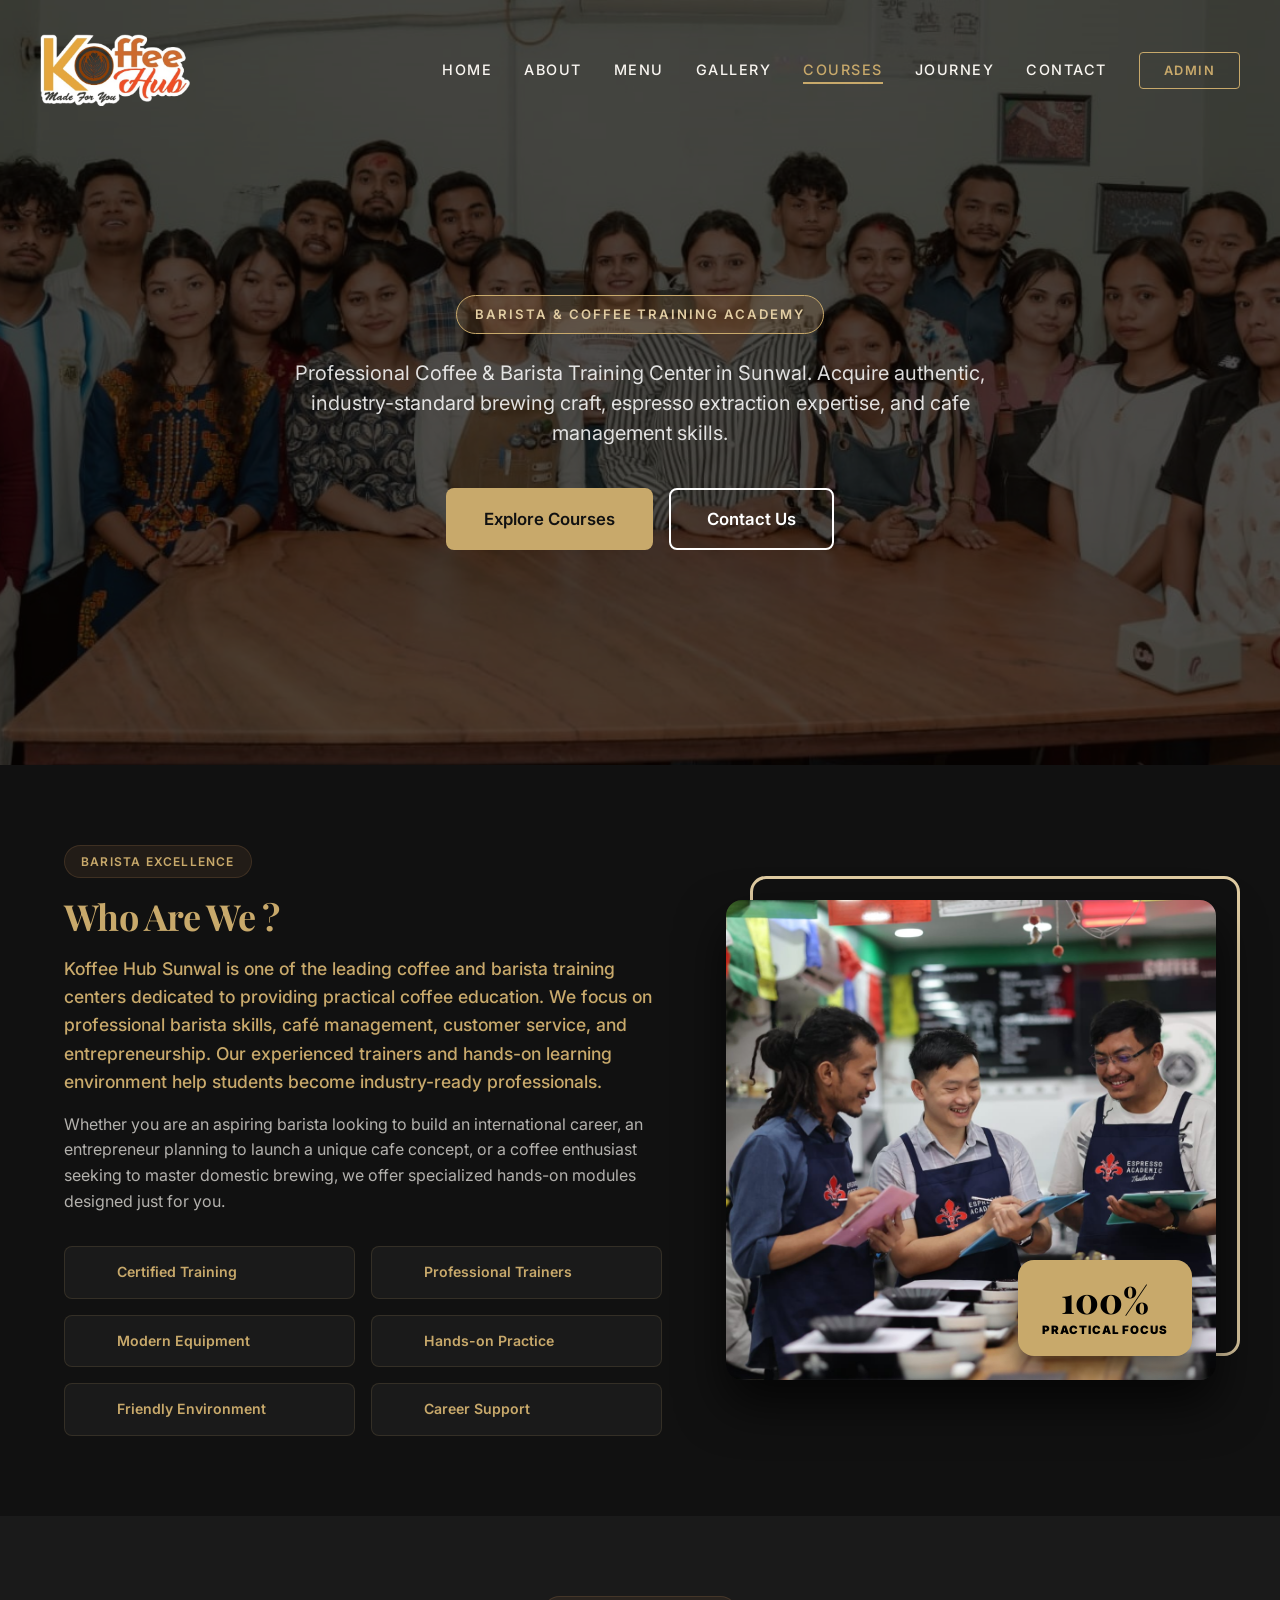
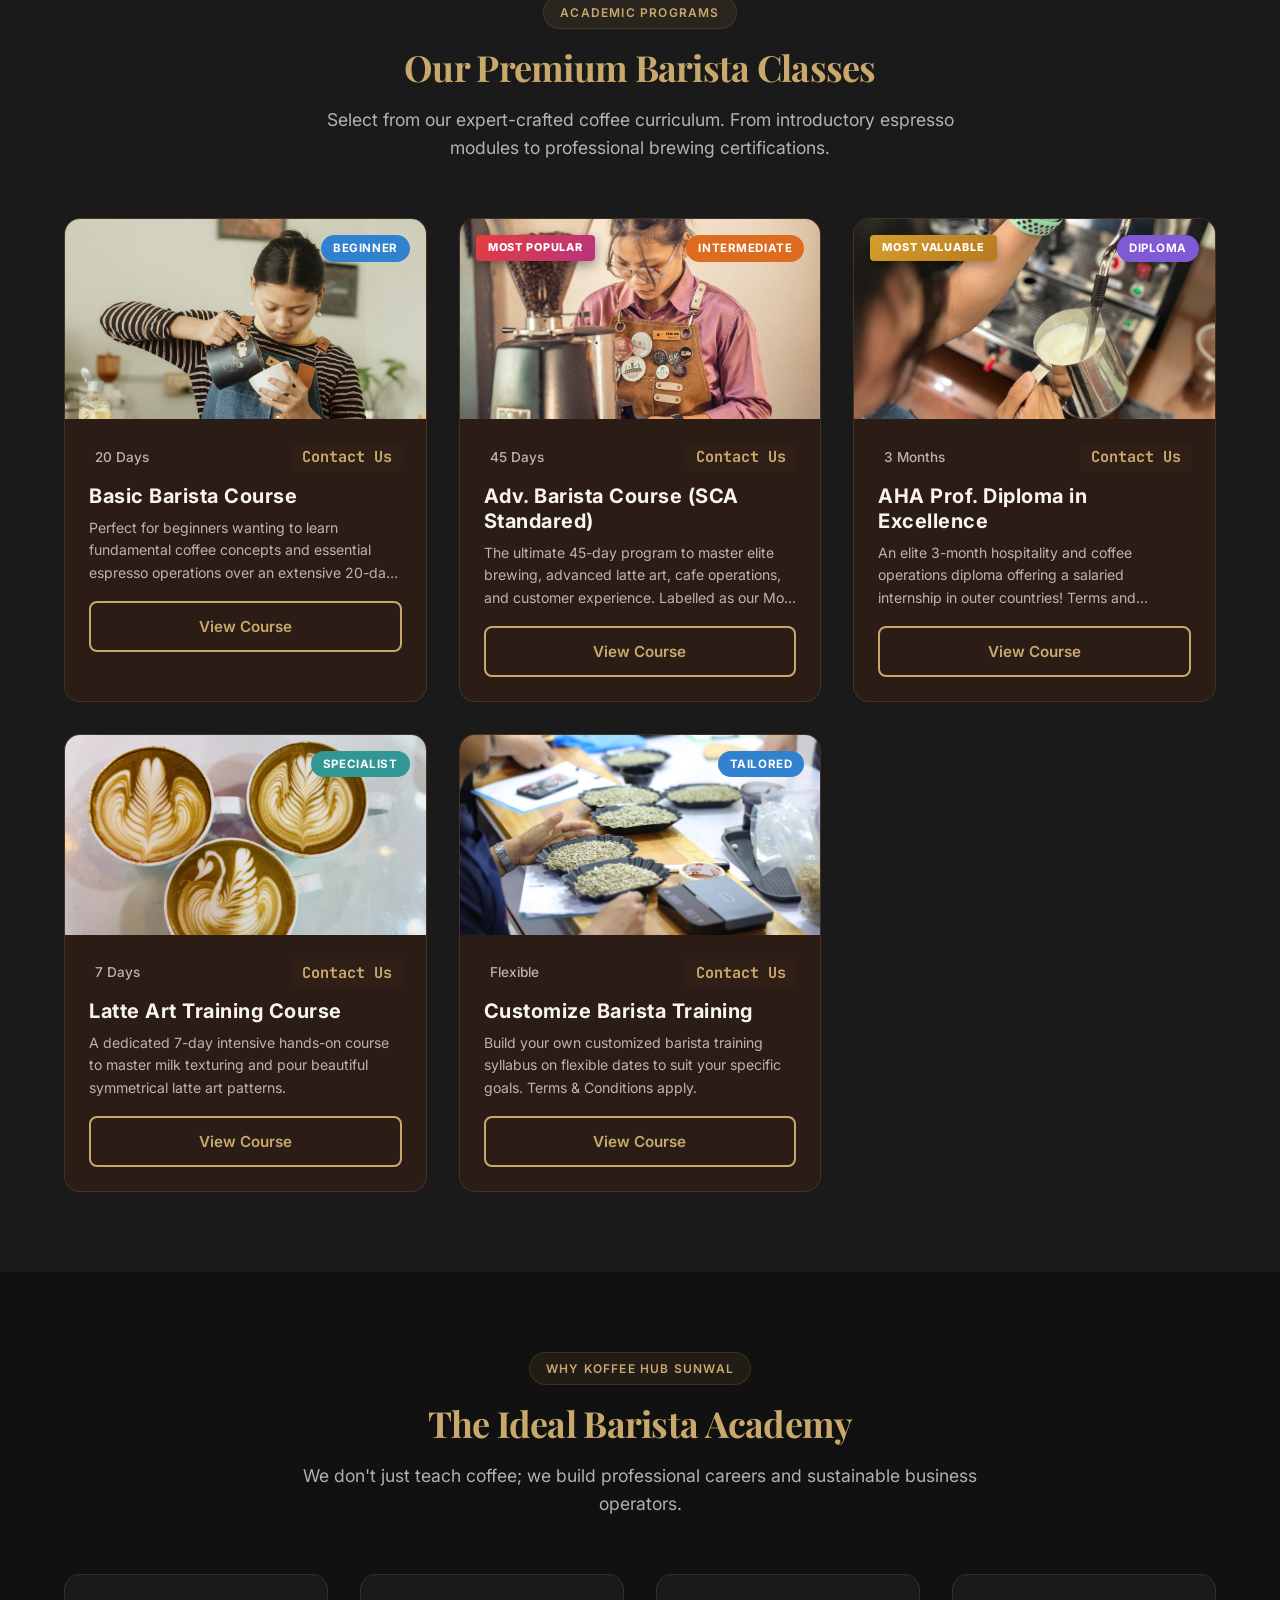
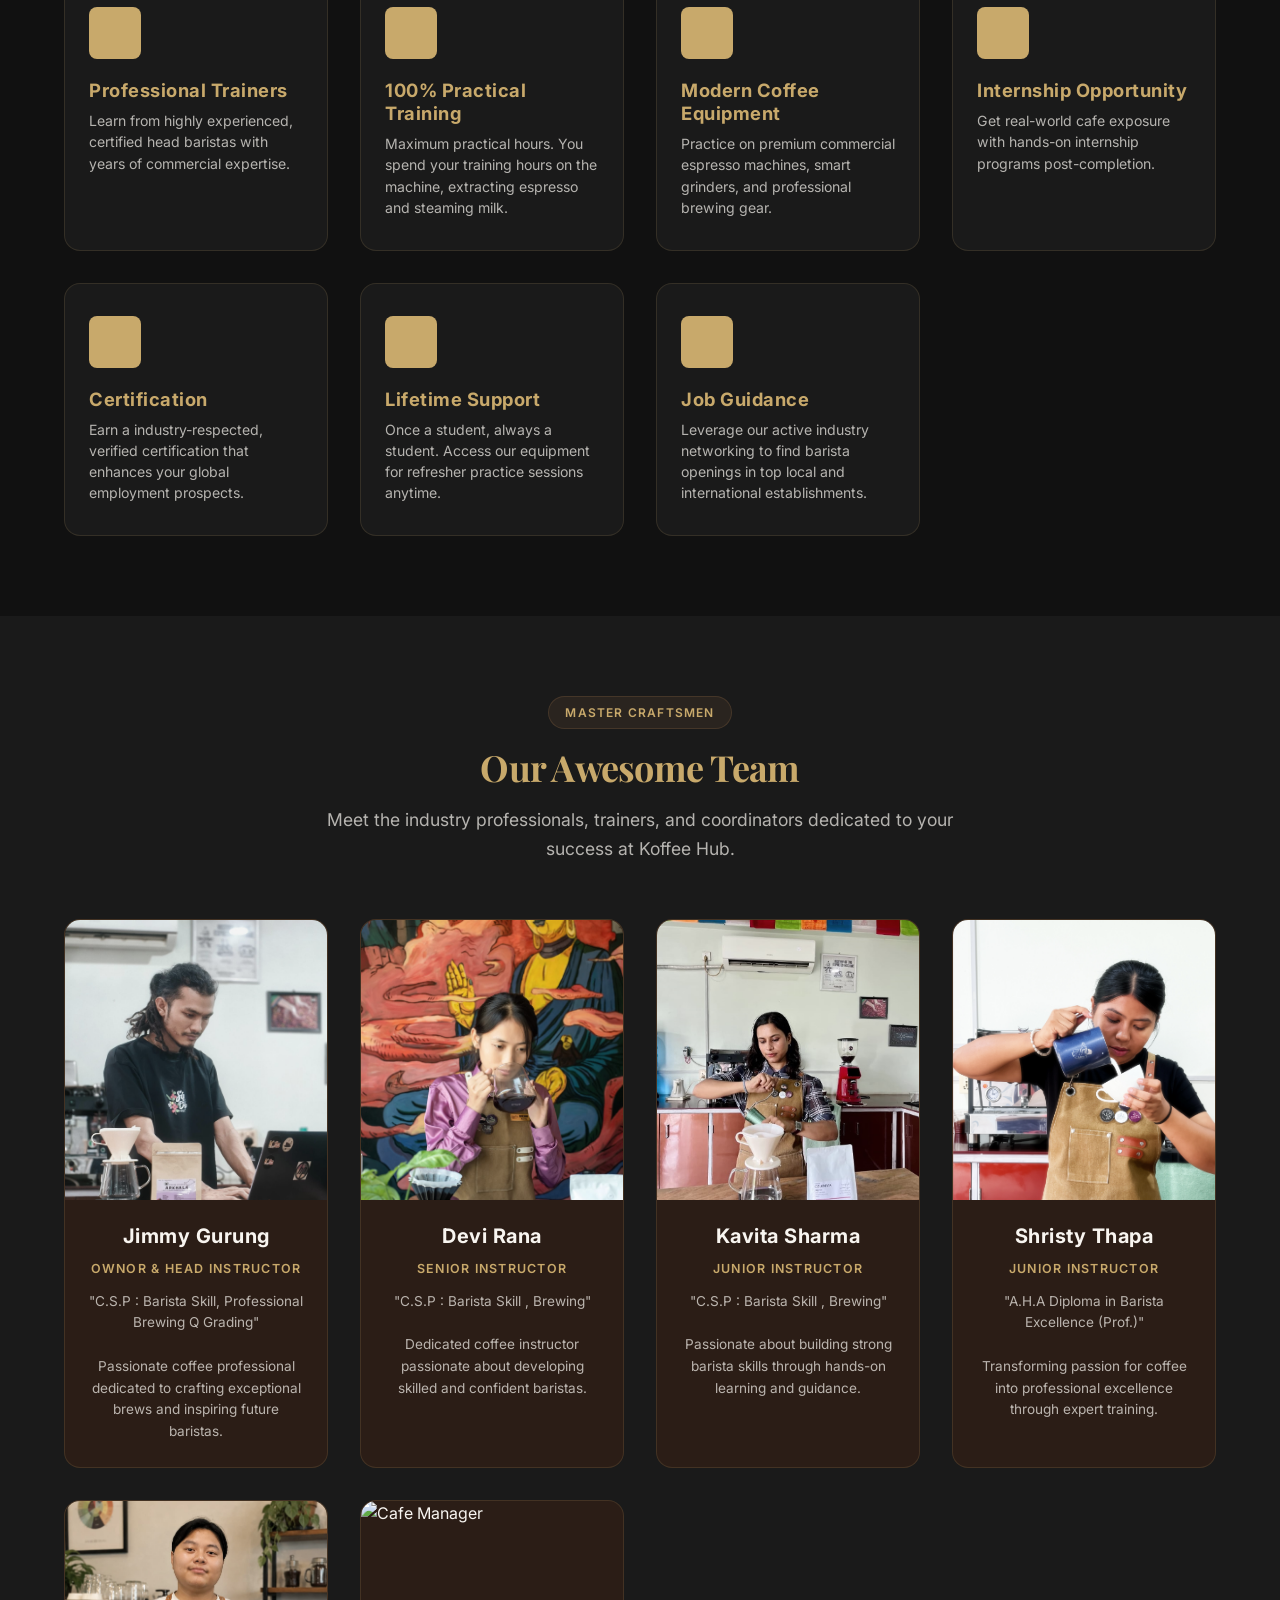
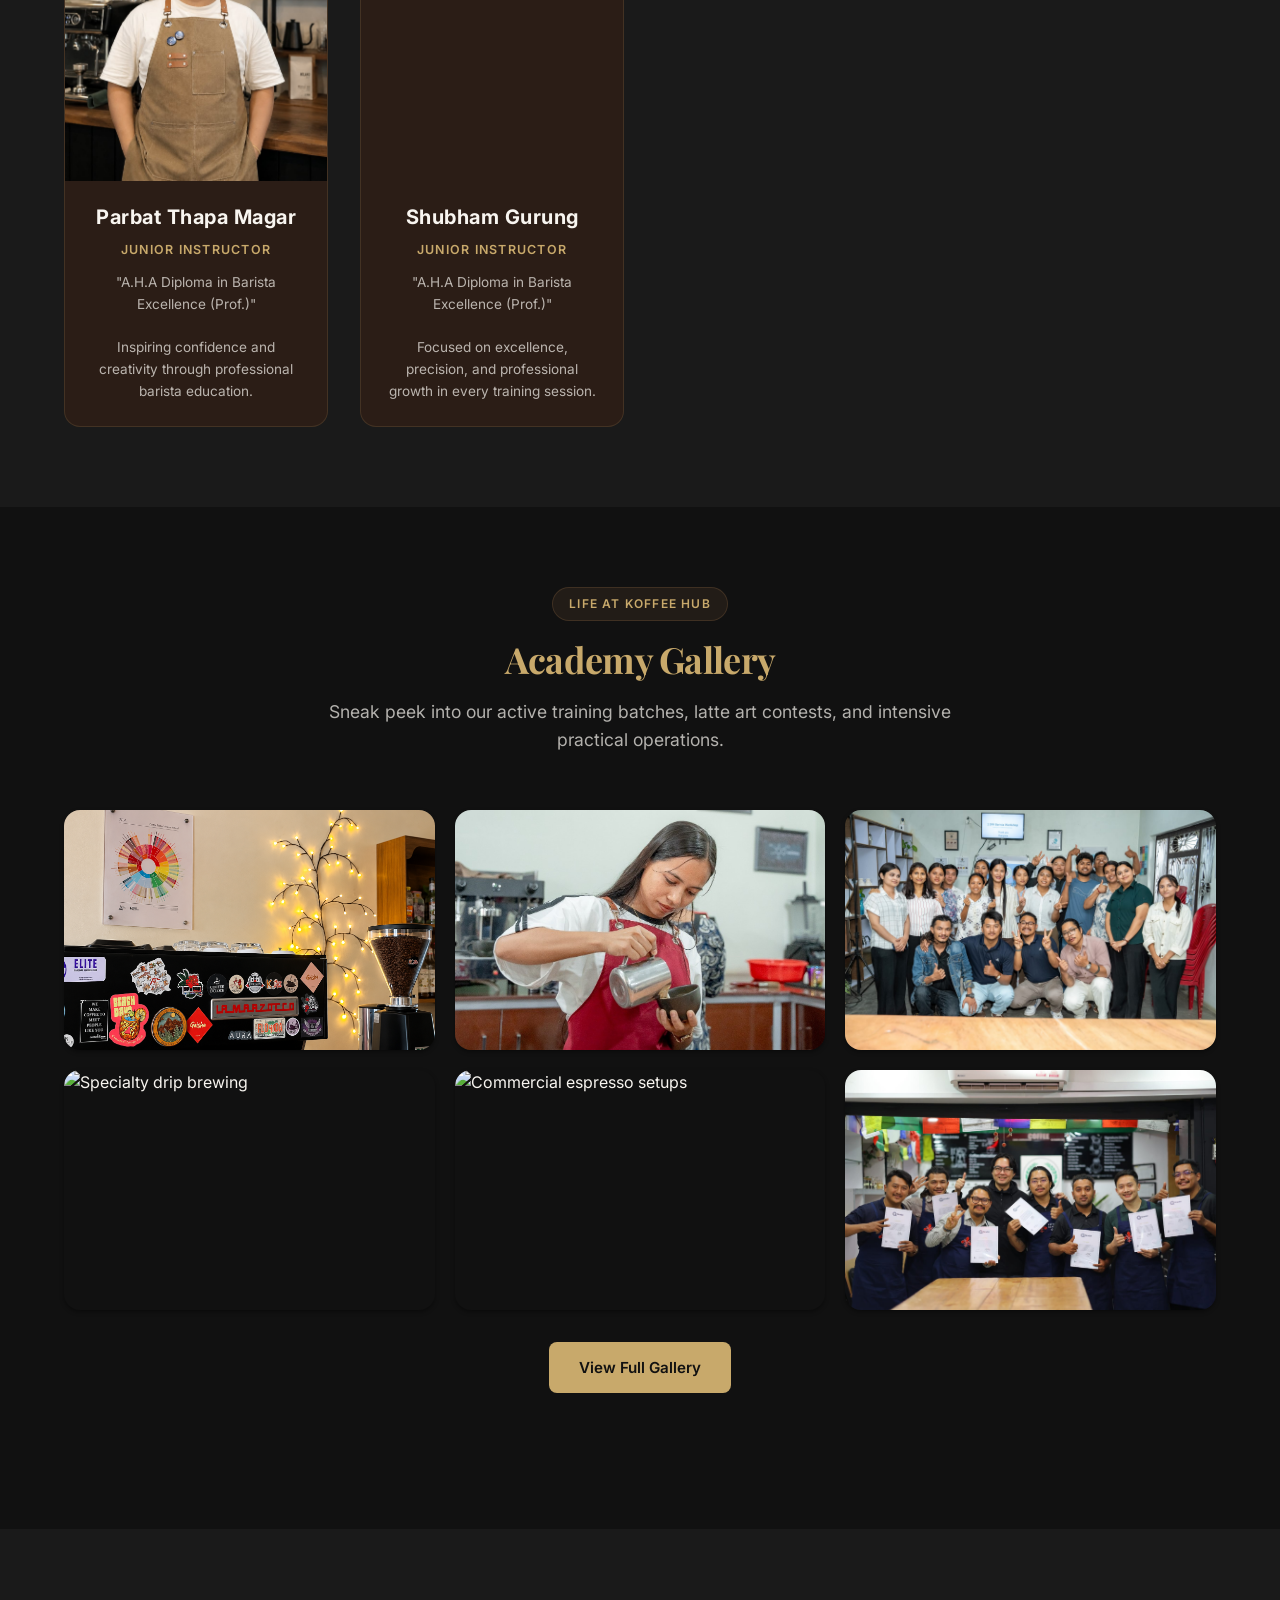
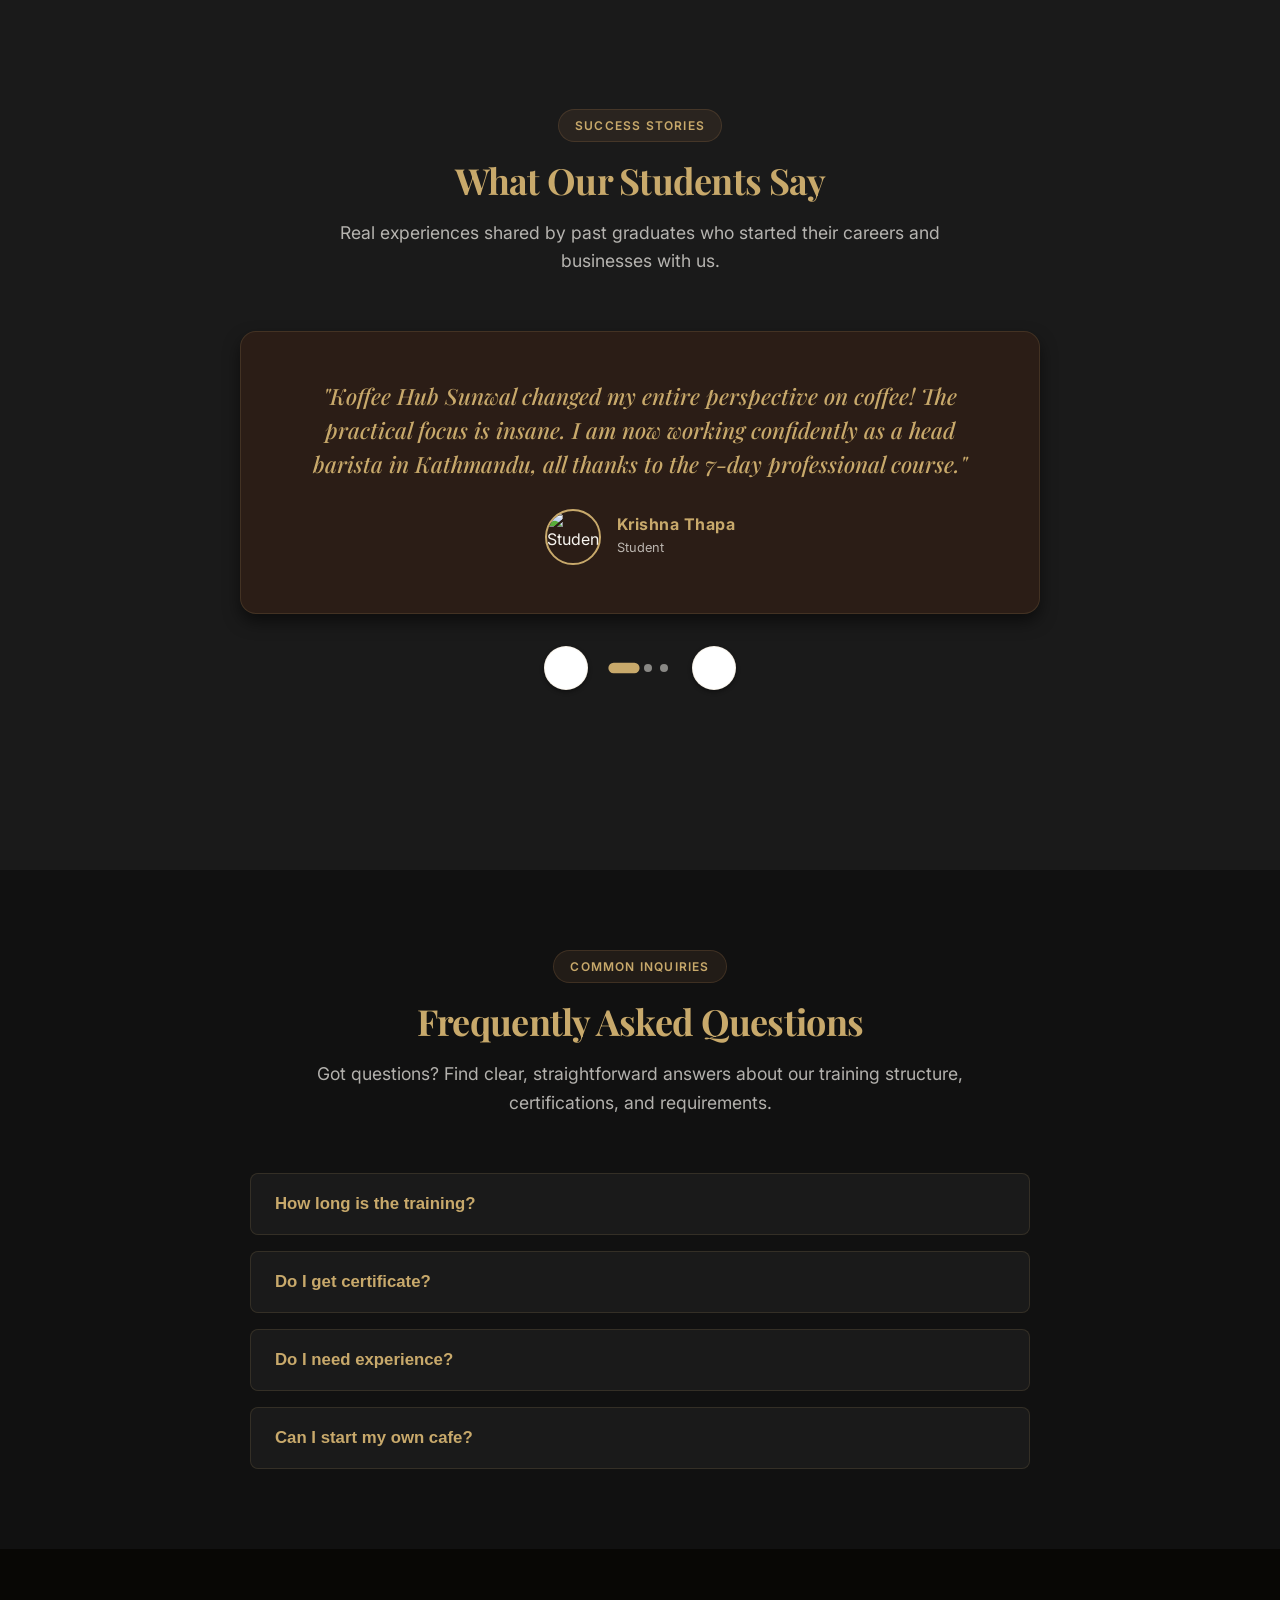
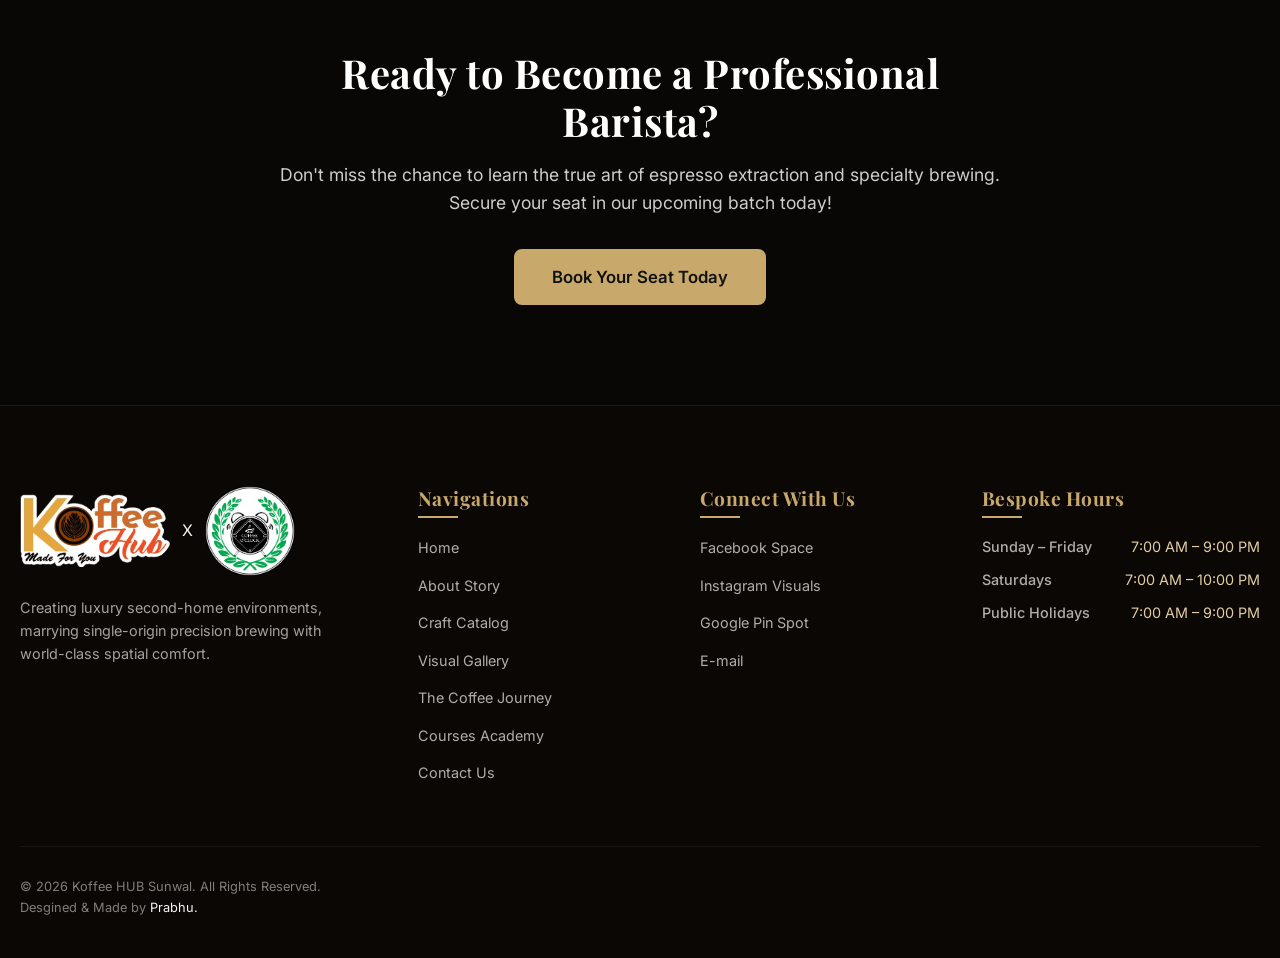
==== commit 9d882408: "Update courses.html" ====
--- a/courses.html
+++ b/courses.html
@@ -310,7 +310,7 @@
             </div>
           </div>
           <div class="team-details">
-            <h3 class="team-name">Jimmi Gurung</h3>
+            <h3 class="team-name">Jimmy Gurung</h3>
             <span class="team-position">Ownor & Head instructor</span>
             <p class="team-bio">"C.S.P : Barista Skill,  Professional  Brewing Q Grading" 
               <br> <br>
